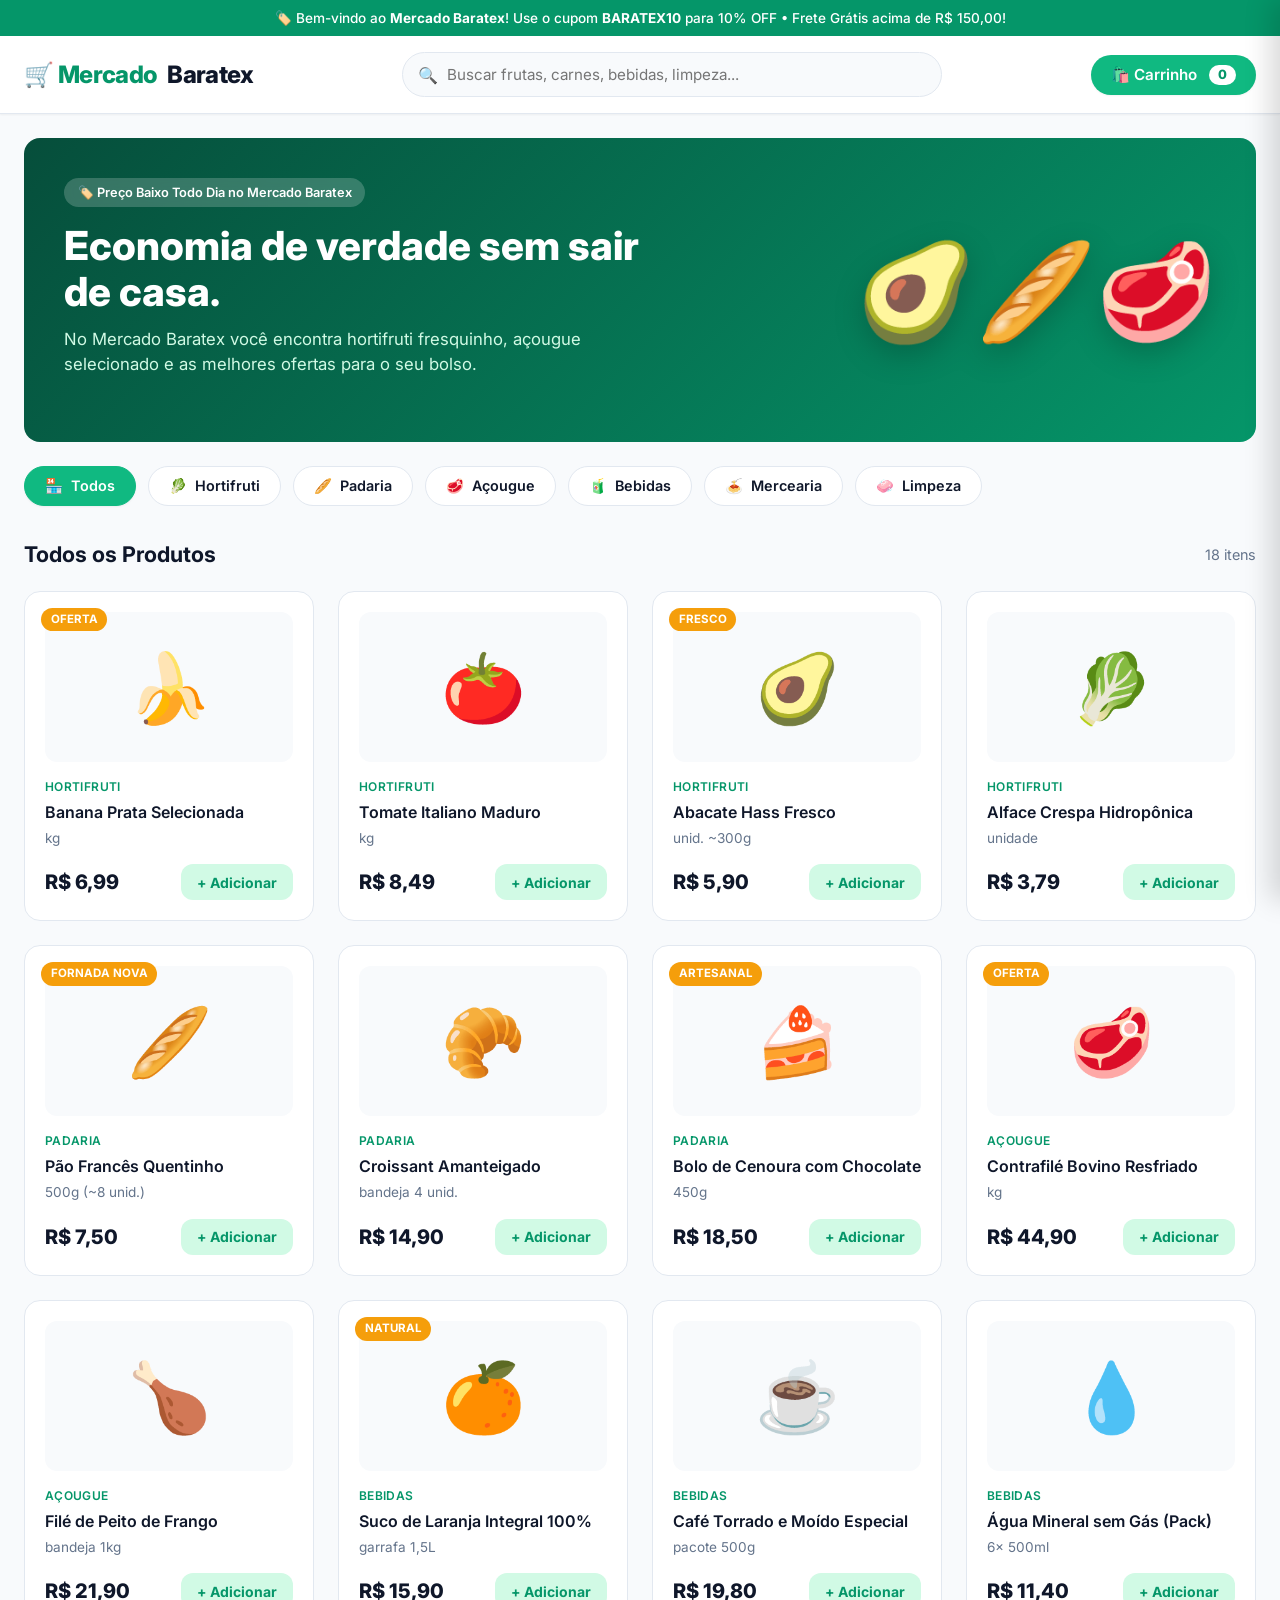
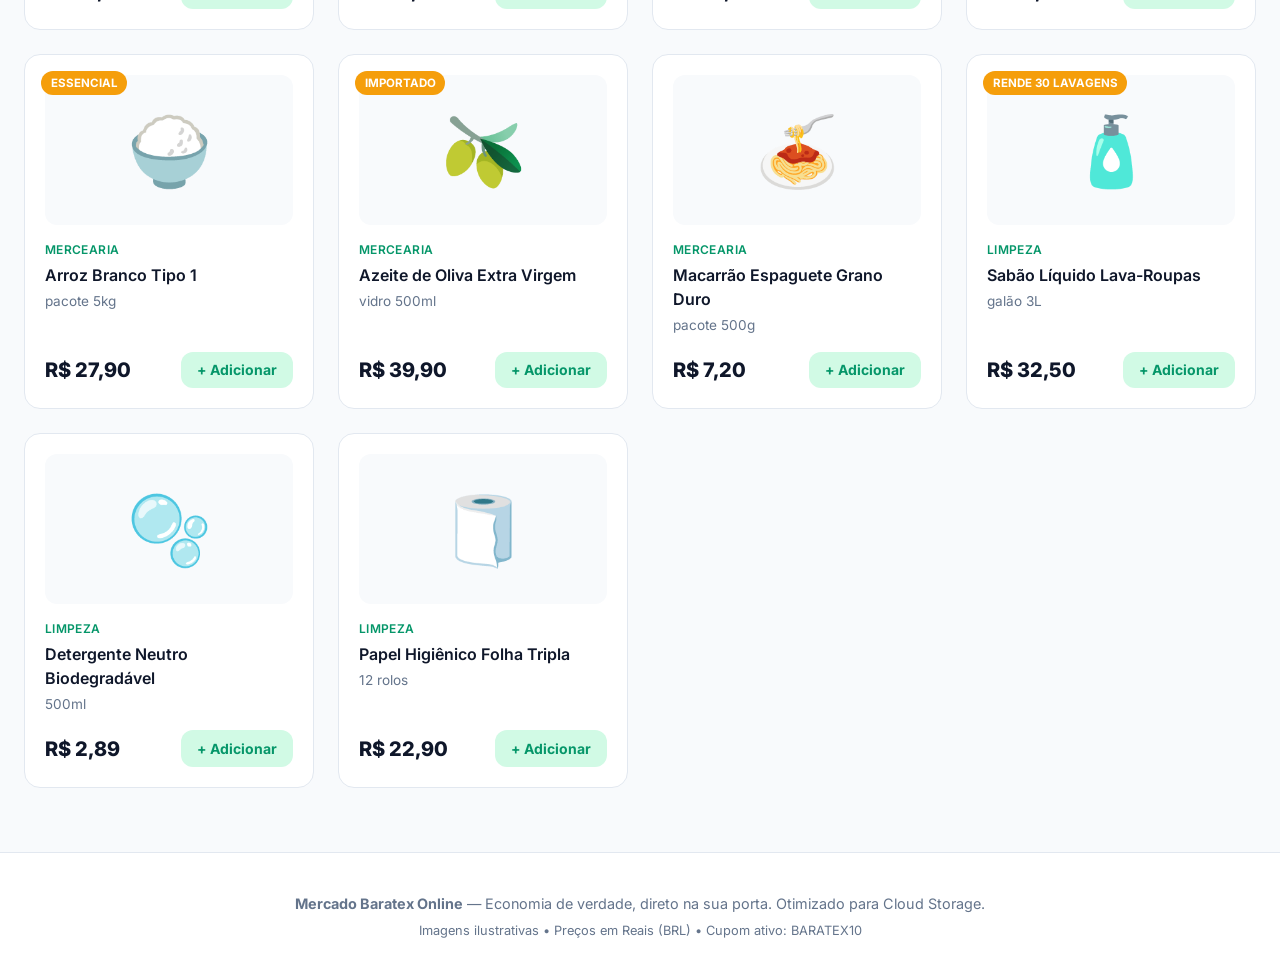
==== infra/supermarket/index.html @ 2d08b4d1 "feat: adicionando mais um site para demonstração de reuso" ====
<!DOCTYPE html>
<html lang="pt-BR">
<head>
    <meta charset="UTF-8">
    <meta name="viewport" content="width=device-width, initial-scale=1.0">
    <title>Mercado Baratex | Economia de Verdade Todo Dia</title>
    <link rel="preconnect" href="https://fonts.googleapis.com">
    <link rel="preconnect" href="https://fonts.gstatic.com" crossorigin>
    <link href="https://fonts.googleapis.com/css2?family=Inter:wght@400;500;600;700;800&display=swap" rel="stylesheet">
    
    <style>
        /* ==========================================================================
           VARIÁVEIS E RESET (DESIGN SYSTEM)
           ========================================================================== */
        :root {
            --primary: #10b981;        /* Verde Esmeralda Fresco */
            --primary-dark: #059669;
            --primary-light: #d1fae5;
            --secondary: #f59e0b;      /* Laranja Oferta */
            --bg-body: #f8fafc;
            --bg-surface: #ffffff;
            --text-main: #0f172a;
            --text-muted: #64748b;
            --border-color: #e2e8f0;
            --danger: #ef4444;
            --shadow-sm: 0 1px 2px 0 rgb(0 0 0 / 0.05);
            --shadow-md: 0 4px 6px -1px rgb(0 0 0 / 0.1), 0 2px 4px -2px rgb(0 0 0 / 0.1);
            --shadow-lg: 0 10px 15px -3px rgb(0 0 0 / 0.1), 0 4px 6px -4px rgb(0 0 0 / 0.1);
            --radius-md: 0.75rem;
            --radius-lg: 1rem;
            --radius-full: 9999px;
            --transition: all 0.2s cubic-bezier(0.4, 0, 0.2, 1);
        }

        * {
            margin: 0;
            padding: 0;
            box-sizing: border-box;
            font-family: 'Inter', -apple-system, BlinkMacSystemFont, sans-serif;
        }

        body {
            background-color: var(--bg-body);
            color: var(--text-main);
            line-height: 1.5;
            overflow-x: hidden;
        }

        button {
            cursor: pointer;
            border: none;
            background: none;
            font-family: inherit;
        }

        /* ==========================================================================
           HEADER & NAVEGAÇÃO
           ========================================================================== */
        .top-banner {
            background-color: var(--primary-dark);
            color: white;
            text-align: center;
            font-size: 0.85rem;
            font-weight: 500;
            padding: 0.5rem 1rem;
        }

        header {
            background-color: var(--bg-surface);
            border-bottom: 1px solid var(--border-color);
            position: sticky;
            top: 0;
            z-index: 40;
            box-shadow: var(--shadow-sm);
        }

        .header-container {
            max-width: 1280px;
            margin: 0 auto;
            padding: 1rem 1.5rem;
            display: flex;
            align-items: center;
            justify-content: space-between;
            gap: 1.5rem;
            flex-wrap: wrap;
        }

        .logo {
            display: flex;
            align-items: center;
            gap: 0.6rem;
            font-size: 1.5rem;
            font-weight: 800;
            color: var(--primary-dark);
            text-decoration: none;
            letter-spacing: -0.025em;
        }

        .logo span {
            color: var(--text-main);
        }

        .search-bar {
            flex: 1;
            max-width: 540px;
            position: relative;
            min-width: 260px;
        }

        .search-bar input {
            width: 100%;
            padding: 0.75rem 1rem 0.75rem 2.75rem;
            border-radius: var(--radius-full);
            border: 1.5px solid var(--border-color);
            background-color: var(--bg-body);
            font-size: 0.95rem;
            color: var(--text-main);
            transition: var(--transition);
        }

        .search-bar input:focus {
            outline: none;
            border-color: var(--primary);
            background-color: var(--bg-surface);
            box-shadow: 0 0 0 3px var(--primary-light);
        }

        .search-icon {
            position: absolute;
            left: 1rem;
            top: 50%;
            transform: translateY(-50%);
            color: var(--text-muted);
            pointer-events: none;
        }

        .cart-trigger {
            display: flex;
            align-items: center;
            gap: 0.75rem;
            background-color: var(--primary);
            color: white;
            padding: 0.65rem 1.25rem;
            border-radius: var(--radius-full);
            font-weight: 600;
            font-size: 0.95rem;
            transition: var(--transition);
            box-shadow: var(--shadow-sm);
        }

        .cart-trigger:hover {
            background-color: var(--primary-dark);
            transform: translateY(-1px);
        }

        .cart-badge {
            background-color: white;
            color: var(--primary-dark);
            font-size: 0.8rem;
            font-weight: 800;
            padding: 0.15rem 0.55rem;
            border-radius: var(--radius-full);
        }

        /* ==========================================================================
           HERO BANNER
           ========================================================================== */
        .hero {
            max-width: 1280px;
            margin: 1.5rem auto;
            padding: 0 1.5rem;
        }

        .hero-card {
            background: linear-gradient(135deg, #064e3b 0%, #059669 100%);
            border-radius: var(--radius-lg);
            padding: 2.5rem;
            color: white;
            display: flex;
            align-items: center;
            justify-content: space-between;
            gap: 2rem;
            overflow: hidden;
            position: relative;
        }

        .hero-content {
            max-width: 580px;
            z-index: 2;
        }

        .hero-tag {
            display: inline-block;
            background-color: rgba(255, 255, 255, 0.2);
            padding: 0.3rem 0.85rem;
            border-radius: var(--radius-full);
            font-size: 0.8rem;
            font-weight: 600;
            margin-bottom: 1rem;
            backdrop-filter: blur(4px);
        }

        .hero-content h1 {
            font-size: clamp(1.75rem, 4vw, 2.5rem);
            font-weight: 800;
            line-height: 1.15;
            margin-bottom: 0.75rem;
        }

        .hero-content p {
            color: #d1fae5;
            font-size: 1.05rem;
            margin-bottom: 1.5rem;
        }

        .hero-visual {
            font-size: 6rem;
            user-select: none;
            filter: drop-shadow(0 10px 15px rgba(0,0,0,0.2));
        }

        /* ==========================================================================
           CATEGORIAS (FILTROS)
           ========================================================================== */
        .categories-section {
            max-width: 1280px;
            margin: 0 auto 1.5rem;
            padding: 0 1.5rem;
        }

        .categories-list {
            display: flex;
            gap: 0.75rem;
            overflow-x: auto;
            padding-bottom: 0.5rem;
            scrollbar-width: none;
        }

        .categories-list::-webkit-scrollbar {
            display: none;
        }

        .category-btn {
            display: flex;
            align-items: center;
            gap: 0.5rem;
            padding: 0.65rem 1.25rem;
            border-radius: var(--radius-full);
            background-color: var(--bg-surface);
            border: 1px solid var(--border-color);
            color: var(--text-main);
            font-weight: 600;
            font-size: 0.9rem;
            white-space: nowrap;
            transition: var(--transition);
        }

        .category-btn:hover {
            border-color: var(--primary);
            color: var(--primary-dark);
        }

        .category-btn.active {
            background-color: var(--primary);
            color: white;
            border-color: var(--primary);
            box-shadow: var(--shadow-sm);
        }

        /* ==========================================================================
           CATÁLOGO DE PRODUTOS
           ========================================================================== */
        .catalog-section {
            max-width: 1280px;
            margin: 0 auto 4rem;
            padding: 0 1.5rem;
        }

        .catalog-header {
            display: flex;
            justify-content: space-between;
            align-items: center;
            margin-bottom: 1.25rem;
        }

        .catalog-header h2 {
            font-size: 1.35rem;
            font-weight: 700;
        }

        .results-count {
            color: var(--text-muted);
            font-size: 0.9rem;
        }

        .products-grid {
            display: grid;
            grid-template-columns: repeat(auto-fill, minmax(240px, 1fr));
            gap: 1.5rem;
        }

        .product-card {
            background-color: var(--bg-surface);
            border: 1px solid var(--border-color);
            border-radius: var(--radius-lg);
            padding: 1.25rem;
            display: flex;
            flex-direction: column;
            transition: var(--transition);
            position: relative;
        }

        .product-card:hover {
            transform: translateY(-4px);
            box-shadow: var(--shadow-lg);
            border-color: #cbd5e1;
        }

        .product-badge {
            position: absolute;
            top: 1rem;
            left: 1rem;
            background-color: var(--secondary);
            color: white;
            font-size: 0.72rem;
            font-weight: 700;
            padding: 0.2rem 0.6rem;
            border-radius: var(--radius-full);
            text-transform: uppercase;
        }

        .product-img-box {
            height: 150px;
            background-color: var(--bg-body);
            border-radius: var(--radius-md);
            display: flex;
            align-items: center;
            justify-content: center;
            margin-bottom: 1rem;
            overflow: hidden;
        }

        .product-img-box img {
            width: 100%;
            height: 100%;
            object-fit: cover;
            transition: transform 0.3s ease;
        }

        .product-card:hover .product-img-box img {
            transform: scale(1.05);
        }

        .product-emoji {
            font-size: 4.25rem;
        }

        .product-category-tag {
            font-size: 0.75rem;
            color: var(--primary-dark);
            font-weight: 600;
            text-transform: uppercase;
            letter-spacing: 0.03em;
            margin-bottom: 0.25rem;
        }

        .product-title {
            font-size: 1rem;
            font-weight: 600;
            color: var(--text-main);
            margin-bottom: 0.25rem;
        }

        .product-unit {
            font-size: 0.85rem;
            color: var(--text-muted);
            margin-bottom: 1rem;
        }

        .product-footer {
            margin-top: auto;
            display: flex;
            align-items: center;
            justify-content: space-between;
            gap: 0.5rem;
        }

        .product-price {
            font-size: 1.25rem;
            font-weight: 800;
            color: var(--text-main);
        }

        .add-btn {
            background-color: var(--primary-light);
            color: var(--primary-dark);
            font-weight: 700;
            font-size: 0.875rem;
            padding: 0.6rem 1rem;
            border-radius: var(--radius-md);
            display: flex;
            align-items: center;
            gap: 0.35rem;
            transition: var(--transition);
        }

        .add-btn:hover {
            background-color: var(--primary);
            color: white;
        }

        .empty-state {
            grid-column: 1 / -1;
            text-align: center;
            padding: 4rem 1rem;
            background-color: var(--bg-surface);
            border-radius: var(--radius-lg);
            border: 1px dashed var(--border-color);
        }

        /* ==========================================================================
           CARRINHO LATERAL (DRAWER)
           ========================================================================== */
        .drawer-overlay {
            position: fixed;
            inset: 0;
            background-color: rgba(15, 23, 42, 0.5);
            backdrop-filter: blur(2px);
            z-index: 50;
            opacity: 0;
            visibility: hidden;
            transition: var(--transition);
        }

        .drawer-overlay.open {
            opacity: 1;
            visibility: visible;
        }

        .cart-drawer {
            position: fixed;
            top: 0;
            right: 0;
            width: 100%;
            max-width: 420px;
            height: 100vh;
            background-color: var(--bg-surface);
            z-index: 60;
            display: flex;
            flex-direction: column;
            box-shadow: -10px 0 25px rgba(0,0,0,0.15);
            transform: translateX(100%);
            transition: transform 0.3s cubic-bezier(0.4, 0, 0.2, 1);
        }

        .cart-drawer.open {
            transform: translateX(0);
        }

        .drawer-header {
            padding: 1.25rem 1.5rem;
            border-bottom: 1px solid var(--border-color);
            display: flex;
            align-items: center;
            justify-content: space-between;
        }

        .drawer-header h3 {
            font-size: 1.2rem;
            font-weight: 700;
            display: flex;
            align-items: center;
            gap: 0.5rem;
        }

        .close-drawer {
            padding: 0.5rem;
            border-radius: var(--radius-full);
            color: var(--text-muted);
            font-size: 1.25rem;
            line-height: 1;
        }

        .close-drawer:hover {
            background-color: var(--bg-body);
            color: var(--text-main);
        }

        /* Barra de progresso do Frete Grátis */
        .shipping-progress-box {
            padding: 1rem 1.5rem;
            background-color: #f0fdf4;
            border-bottom: 1px solid #dcfce7;
        }

        .shipping-text {
            font-size: 0.85rem;
            color: #166534;
            margin-bottom: 0.5rem;
            font-weight: 500;
        }

        .progress-track {
            width: 100%;
            height: 8px;
            background-color: #bbf7d0;
            border-radius: var(--radius-full);
            overflow: hidden;
        }

        .progress-fill {
            height: 100%;
            background-color: var(--primary);
            width: 0%;
            transition: width 0.3s ease;
        }

        .cart-items-container {
            flex: 1;
            overflow-y: auto;
            padding: 1.5rem;
            display: flex;
            flex-direction: column;
            gap: 1rem;
        }

        .cart-item {
            display: flex;
            align-items: center;
            gap: 1rem;
            padding-bottom: 1rem;
            border-bottom: 1px solid var(--border-color);
        }

        .cart-item-thumb {
            width: 56px;
            height: 56px;
            border-radius: var(--radius-md);
            background-color: var(--bg-body);
            display: flex;
            align-items: center;
            justify-content: center;
            font-size: 1.75rem;
            flex-shrink: 0;
            overflow: hidden;
        }

        .cart-item-thumb img {
            width: 100%;
            height: 100%;
            object-fit: cover;
        }

        .cart-item-info {
            flex: 1;
            min-width: 0;
        }

        .cart-item-title {
            font-size: 0.9rem;
            font-weight: 600;
            white-space: nowrap;
            overflow: hidden;
            text-overflow: ellipsis;
        }

        .cart-item-price {
            font-size: 0.85rem;
            color: var(--primary-dark);
            font-weight: 700;
        }

        .qty-controls {
            display: flex;
            align-items: center;
            gap: 0.5rem;
            background-color: var(--bg-body);
            padding: 0.25rem;
            border-radius: var(--radius-md);
            border: 1px solid var(--border-color);
        }

        .qty-btn {
            width: 26px;
            height: 26px;
            border-radius: 6px;
            background-color: white;
            font-weight: 700;
            display: flex;
            align-items: center;
            justify-content: center;
            box-shadow: var(--shadow-sm);
        }

        .qty-btn:hover {
            background-color: var(--primary-light);
            color: var(--primary-dark);
        }

        .qty-value {
            font-size: 0.85rem;
            font-weight: 700;
            min-width: 18px;
            text-align: center;
        }

        .remove-item-btn {
            color: var(--text-muted);
            padding: 0.35rem;
            font-size: 1rem;
        }

        .remove-item-btn:hover {
            color: var(--danger);
        }

        .drawer-footer {
            padding: 1.25rem 1.5rem;
            border-top: 1px solid var(--border-color);
            background-color: var(--bg-body);
        }

        .summary-row {
            display: flex;
            justify-content: space-between;
            font-size: 0.9rem;
            color: var(--text-muted);
            margin-bottom: 0.5rem;
        }

        .summary-row.total {
            font-size: 1.15rem;
            font-weight: 800;
            color: var(--text-main);
            margin-top: 0.75rem;
            padding-top: 0.75rem;
            border-top: 1px solid var(--border-color);
            margin-bottom: 1rem;
        }

        .checkout-btn {
            width: 100%;
            background-color: var(--primary);
            color: white;
            font-weight: 700;
            font-size: 1rem;
            padding: 0.9rem;
            border-radius: var(--radius-md);
            transition: var(--transition);
            box-shadow: var(--shadow-md);
        }

        .checkout-btn:hover:not(:disabled) {
            background-color: var(--primary-dark);
        }

        .checkout-btn:disabled {
            background-color: #cbd5e1;
            cursor: not-allowed;
            box-shadow: none;
        }

        /* Cupom de Desconto */
        .coupon-box {
            display: flex;
            gap: 0.5rem;
            margin-bottom: 1rem;
        }

        .coupon-input {
            flex: 1;
            padding: 0.55rem 0.75rem;
            border: 1.5px solid var(--border-color);
            border-radius: var(--radius-md);
            font-size: 0.85rem;
            text-transform: uppercase;
            background-color: var(--bg-surface);
        }

        .coupon-input:focus {
            outline: none;
            border-color: var(--primary);
        }

        .coupon-btn {
            background-color: var(--text-main);
            color: white;
            font-size: 0.85rem;
            font-weight: 600;
            padding: 0 1rem;
            border-radius: var(--radius-md);
            transition: var(--transition);
        }

        .coupon-btn:hover {
            background-color: var(--primary-dark);
        }

        .coupon-feedback {
            font-size: 0.8rem;
            margin-top: -0.65rem;
            margin-bottom: 0.85rem;
            font-weight: 600;
        }

        /* ==========================================================================
           MODAL DE FINALIZAÇÃO E NOTIFICAÇÃO TOAST
           ========================================================================== */
        .modal-backdrop {
            position: fixed;
            inset: 0;
            background-color: rgba(15, 23, 42, 0.6);
            z-index: 70;
            display: none;
            align-items: center;
            justify-content: center;
            padding: 1rem;
        }

        .modal-backdrop.active {
            display: flex;
        }

        .modal-card {
            background-color: white;
            border-radius: var(--radius-lg);
            max-width: 440px;
            width: 100%;
            padding: 2rem;
            text-align: center;
            box-shadow: var(--shadow-lg);
            animation: popIn 0.25s ease-out;
        }

        @keyframes popIn {
            from { transform: scale(0.92); opacity: 0; }
            to { transform: scale(1); opacity: 1; }
        }

        .toast-container {
            position: fixed;
            bottom: 1.5rem;
            left: 50%;
            transform: translateX(-50%);
            z-index: 80;
            display: flex;
            flex-direction: column;
            gap: 0.5rem;
            pointer-events: none;
        }

        .toast {
            background-color: var(--text-main);
            color: white;
            padding: 0.75rem 1.25rem;
            border-radius: var(--radius-full);
            font-size: 0.875rem;
            font-weight: 500;
            box-shadow: var(--shadow-lg);
            animation: slideUp 0.25s ease;
        }

        @keyframes slideUp {
            from { transform: translateY(20px); opacity: 0; }
            to { transform: translateY(0); opacity: 1; }
        }

        /* ==========================================================================
           FOOTER
           ========================================================================== */
        footer {
            background-color: var(--bg-surface);
            border-top: 1px solid var(--border-color);
            padding: 2.5rem 1.5rem;
            text-align: center;
            color: var(--text-muted);
            font-size: 0.9rem;
        }

        /* ==========================================================================
           RESPONSIVIDADE MOBILE
           ========================================================================== */
        @media (max-width: 640px) {
            .header-container {
                padding: 0.85rem 1rem;
                gap: 0.85rem;
            }
            .search-bar {
                order: 3;
                max-width: 100%;
                flex-basis: 100%;
            }
            .hero-card {
                padding: 1.75rem;
                flex-direction: column;
                text-align: center;
            }
            .hero-visual {
                font-size: 4rem;
            }
            .products-grid {
                grid-template-columns: repeat(auto-fill, minmax(160px, 1fr));
                gap: 1rem;
            }
            .product-card {
                padding: 0.9rem;
            }
            .product-img-box {
                height: 120px;
            }
        }
    </style>
</head>
<body>

    <!-- Faixa Promocional -->
    <div class="top-banner">
        🏷️ Bem-vindo ao <strong>Mercado Baratex</strong>! Use o cupom <strong>BARATEX10</strong> para 10% OFF • Frete Grátis acima de R$ 150,00!
    </div>

    <!-- Cabeçalho -->
    <header>
        <div class="header-container">
            <a href="#" class="logo" onclick="resetFilters(event)">
                🛒 Mercado<span>Baratex</span>
            </a>

            <div class="search-bar">
                <span class="search-icon">🔍</span>
                <input 
                    type="text" 
                    id="searchInput" 
                    placeholder="Buscar frutas, carnes, bebidas, limpeza..."
                    aria-label="Buscar produtos"
                >
            </div>

            <button class="cart-trigger" id="openCartBtn" aria-label="Abrir carrinho">
                <span>🛍️ Carrinho</span>
                <span class="cart-badge" id="cartCountBadge">0</span>
            </button>
        </div>
    </header>

    <!-- Banner Principal -->
    <section class="hero">
        <div class="hero-card">
            <div class="hero-content">
                <span class="hero-tag">🏷️ Preço Baixo Todo Dia no Mercado Baratex</span>
                <h1>Economia de verdade sem sair de casa.</h1>
                <p>No Mercado Baratex você encontra hortifruti fresquinho, açougue selecionado e as melhores ofertas para o seu bolso.</p>
            </div>
            <div class="hero-visual" aria-hidden="true">🥑🥖🥩</div>
        </div>
    </section>

    <!-- Filtro de Categorias -->
    <section class="categories-section" aria-label="Categorias de produtos">
        <div class="categories-list" id="categoriesContainer">
            <!-- Renderizado dinamicamente via JS -->
        </div>
    </section>

    <!-- Catálogo de Produtos -->
    <main class="catalog-section">
        <div class="catalog-header">
            <h2 id="catalogTitle">Todos os Produtos</h2>
            <span class="results-count" id="resultsCount">0 itens</span>
        </div>

        <div class="products-grid" id="productsGrid">
            <!-- Cards renderizados via JS -->
        </div>
    </main>

    <!-- Rodapé -->
    <footer>
        <p><strong>Mercado Baratex Online</strong> — Economia de verdade, direto na sua porta. Otimizado para Cloud Storage.</p>
        <p style="margin-top: 0.4rem; font-size: 0.8rem;">Imagens ilustrativas • Preços em Reais (BRL) • Cupom ativo: BARATEX10</p>
    </footer>

    <!-- Overlay e Drawer do Carrinho -->
    <div class="drawer-overlay" id="drawerOverlay"></div>
    <aside class="cart-drawer" id="cartDrawer" aria-label="Carrinho de compras">
        <div class="drawer-header">
            <h3>🛍️ Seu Carrinho</h3>
            <button class="close-drawer" id="closeCartBtn" aria-label="Fechar carrinho">✕</button>
        </div>

        <!-- Barra de Frete Grátis -->
        <div class="shipping-progress-box">
            <p class="shipping-text" id="shippingText">Faltam R$ 150,00 para <strong>Frete Grátis!</strong></p>
            <div class="progress-track">
                <div class="progress-fill" id="shippingProgressFill"></div>
            </div>
        </div>

        <!-- Lista de Itens -->
        <div class="cart-items-container" id="cartItemsContainer">
            <!-- Itens renderizados via JS -->
        </div>

        <!-- Resumo e Checkout -->
        <div class="drawer-footer">
            <div class="coupon-box">
                <input type="text" id="couponInput" class="coupon-input" placeholder="Cupom (ex: BARATEX10)" aria-label="Código do cupom">
                <button type="button" class="coupon-btn" id="applyCouponBtn">Aplicar</button>
            </div>
            <div id="couponFeedback" class="coupon-feedback" style="display: none;"></div>

            <div class="summary-row">
                <span>Subtotal</span>
                <span id="subtotalValue">R$ 0,00</span>
            </div>
            <div class="summary-row" id="discountRow" style="display: none; color: var(--primary-dark); font-weight: 600;">
                <span>Desconto (<span id="discountLabel"></span>)</span>
                <span id="discountValue">- R$ 0,00</span>
            </div>
            <div class="summary-row">
                <span>Taxa de Entrega</span>
                <span id="shippingValue">R$ 15,00</span>
            </div>
            <div class="summary-row total">
                <span>Total</span>
                <span id="totalValue">R$ 0,00</span>
            </div>
            <button class="checkout-btn" id="checkoutBtn" disabled>Finalizar Pedido</button>
        </div>
    </aside>

    <!-- Modal de Confirmação de Pedido -->
    <div class="modal-backdrop" id="orderModal">
        <div class="modal-card">
            <div style="font-size: 3.5rem; margin-bottom: 0.75rem;">🎉</div>
            <h3 style="font-size: 1.4rem; font-weight: 800; margin-bottom: 0.5rem;">Pedido Confirmado!</h3>
            <p style="color: var(--text-muted); font-size: 0.95rem; margin-bottom: 1.25rem;">
                Obrigado por comprar no <strong>Mercado Baratex</strong>. Já estamos separando suas ofertas com todo cuidado!
            </p>
            <div style="background: var(--bg-body); padding: 0.85rem; border-radius: var(--radius-md); margin-bottom: 1.5rem; font-size: 0.9rem;">
                Código do Pedido: <strong id="orderCode">#MB-0000</strong><br>
                Total Pago: <strong id="orderTotalPaid">R$ 0,00</strong>
            </div>
            <button class="checkout-btn" onclick="closeOrderModal()">Continuar Comprando</button>
        </div>
    </div>

    <!-- Container de Toasts -->
    <div class="toast-container" id="toastContainer"></div>

    <!-- ==========================================================================
         JAVASCRIPT PURO (ESTADO, CATÁLOGO, CARRINHO E LOCALSTORAGE)
         ========================================================================== -->
    <script>
        // 1. DADOS DO CATÁLOGO
        const CATEGORIES = [
            { id: 'Todos', label: 'Todos', icon: '🏪' },
            { id: 'Hortifruti', label: 'Hortifruti', icon: '🥬' },
            { id: 'Padaria', label: 'Padaria', icon: '🥖' },
            { id: 'Açougue', label: 'Açougue', icon: '🥩' },
            { id: 'Bebidas', label: 'Bebidas', icon: '🧃' },
            { id: 'Mercearia', label: 'Mercearia', icon: '🍝' },
            { id: 'Limpeza', label: 'Limpeza', icon: '🧼' }
        ];

        const PRODUCTS = [
            // Hortifruti
            { id: 1, name: 'Banana Prata Selecionada', category: 'Hortifruti', unit: 'kg', price: 6.99, badge: 'Oferta', emoji: '🍌', img: 'https://images.unsplash.com/photo-1571771894821-ce9b6c11b08e?auto=format&fit=crop&w=400&q=80' },
            { id: 2, name: 'Tomate Italiano Maduro', category: 'Hortifruti', unit: 'kg', price: 8.49, badge: null, emoji: '🍅', img: 'https://images.unsplash.com/photo-1592924357228-91a4daadcfea?auto=format&fit=crop&w=400&q=80' },
            { id: 3, name: 'Abacate Hass Fresco', category: 'Hortifruti', unit: 'unid. ~300g', price: 5.90, badge: 'Fresco', emoji: '🥑', img: 'https://images.unsplash.com/photo-1523049673857-eb18f1d7b578?auto=format&fit=crop&w=400&q=80' },
            { id: 4, name: 'Alface Crespa Hidropônica', category: 'Hortifruti', unit: 'unidade', price: 3.79, badge: null, emoji: '🥬', img: 'https://images.unsplash.com/photo-1622206151226-18ca2c9ab4a1?auto=format&fit=crop&w=400&q=80' },

            // Padaria
            { id: 5, name: 'Pão Francês Quentinho', category: 'Padaria', unit: '500g (~8 unid.)', price: 7.50, badge: 'Fornada Nova', emoji: '🥖', img: 'https://images.unsplash.com/photo-1509440159596-0249088772ff?auto=format&fit=crop&w=400&q=80' },
            { id: 6, name: 'Croissant Amanteigado', category: 'Padaria', unit: 'bandeja 4 unid.', price: 14.90, badge: null, emoji: '🥐', img: 'https://images.unsplash.com/photo-1555507036-ab1f4038808a?auto=format&fit=crop&w=400&q=80' },
            { id: 7, name: 'Bolo de Cenoura com Chocolate', category: 'Padaria', unit: '450g', price: 18.50, badge: 'Artesanal', emoji: '🍰', img: 'https://images.unsplash.com/photo-1578985545062-69928b1d9587?auto=format&fit=crop&w=400&q=80' },

            // Açougue
            { id: 8, name: 'Contrafilé Bovino Resfriado', category: 'Açougue', unit: 'kg', price: 44.90, badge: 'Oferta', emoji: '🥩', img: 'https://images.unsplash.com/photo-1603048297172-c92544798d5a?auto=format&fit=crop&w=400&q=80' },
            { id: 9, name: 'Filé de Peito de Frango', category: 'Açougue', unit: 'bandeja 1kg', price: 21.90, badge: null, emoji: '🍗', img: 'https://images.unsplash.com/photo-1604503468506-a8da13d82791?auto=format&fit=crop&w=400&q=80' },

            // Bebidas
            { id: 10, name: 'Suco de Laranja Integral 100%', category: 'Bebidas', unit: 'garrafa 1,5L', price: 15.90, badge: 'Natural', emoji: '🍊', img: 'https://images.unsplash.com/photo-1600271886742-f049cd451bba?auto=format&fit=crop&w=400&q=80' },
            { id: 11, name: 'Café Torrado e Moído Especial', category: 'Bebidas', unit: 'pacote 500g', price: 19.80, badge: null, emoji: '☕', img: 'https://images.unsplash.com/photo-1559056199-641a0ac8b55e?auto=format&fit=crop&w=400&q=80' },
            { id: 12, name: 'Água Mineral sem Gás (Pack)', category: 'Bebidas', unit: '6x 500ml', price: 11.40, badge: null, emoji: '💧', img: 'https://images.unsplash.com/photo-1548839140-29a749e1cf4d?auto=format&fit=crop&w=400&q=80' },

            // Mercearia
            { id: 13, name: 'Arroz Branco Tipo 1', category: 'Mercearia', unit: 'pacote 5kg', price: 27.90, badge: 'Essencial', emoji: '🍚', img: 'https://images.unsplash.com/photo-1586201375761-83865001e31c?auto=format&fit=crop&w=400&q=80' },
            { id: 14, name: 'Azeite de Oliva Extra Virgem', category: 'Mercearia', unit: 'vidro 500ml', price: 39.90, badge: 'Importado', emoji: '🫒', img: 'https://images.unsplash.com/photo-1474979266404-7eaacbcd87c5?auto=format&fit=crop&w=400&q=80' },
            { id: 15, name: 'Macarrão Espaguete Grano Duro', category: 'Mercearia', unit: 'pacote 500g', price: 7.20, badge: null, emoji: '🍝', img: 'https://images.unsplash.com/photo-1551462147-ff29053bfc14?auto=format&fit=crop&w=400&q=80' },

            // Limpeza
            { id: 16, name: 'Sabão Líquido Lava-Roupas', category: 'Limpeza', unit: 'galão 3L', price: 32.50, badge: 'Rende 30 lavagens', emoji: '🧴', img: 'https://images.unsplash.com/photo-1583947215259-38e31be8751f?auto=format&fit=crop&w=400&q=80' },
            { id: 17, name: 'Detergente Neutro Biodegradável', category: 'Limpeza', unit: '500ml', price: 2.89, badge: null, emoji: '🫧', img: 'https://images.unsplash.com/photo-1585421514284-efb74c2b69ba?auto=format&fit=crop&w=400&q=80' },
            { id: 18, name: 'Papel Higiênico Folha Tripla', category: 'Limpeza', unit: '12 rolos', price: 22.90, badge: null, emoji: '🧻', img: 'https://images.unsplash.com/photo-1584556812952-905ffd0c611a?auto=format&fit=crop&w=400&q=80' }
        ];

        // 2. CONSTANTES E ESTADO DA APLICAÇÃO
        const FREE_SHIPPING_THRESHOLD = 150.00;
        const SHIPPING_FEE = 15.00;
        const STORAGE_KEY = 'mercado_baratex_cart_v1';
        const VALID_COUPONS = {
            'BARATEX10': 0.10, // 10% de desconto
            'BEMVINDO15': 0.15 // 15% de desconto
        };

        let state = {
            selectedCategory: 'Todos',
            searchQuery: '',
            cart: loadCartFromStorage(),
            appliedCoupon: null
        };

        // 3. UTILITÁRIOS
        function formatCurrency(value) {
            return value.toLocaleString('pt-BR', { style: 'currency', currency: 'BRL' });
        }

        function loadCartFromStorage() {
            try {
                const saved = localStorage.getItem(STORAGE_KEY);
                return saved ? JSON.parse(saved) : [];
            } catch (e) {
                console.warn('Erro ao ler localStorage:', e);
                return [];
            }
        }

        function saveCartToStorage() {
            try {
                localStorage.setItem(STORAGE_KEY, JSON.stringify(state.cart));
            } catch (e) {
                console.warn('Erro ao salvar no localStorage:', e);
            }
        }

        function showToast(message) {
            const container = document.getElementById('toastContainer');
            const toast = document.createElement('div');
            toast.className = 'toast';
            toast.textContent = message;
            container.appendChild(toast);

            setTimeout(() => {
                toast.style.opacity = '0';
                toast.style.transition = 'opacity 0.2s ease';
                setTimeout(() => toast.remove(), 200);
            }, 2200);
        }

        // 4. RENDERIZAÇÃO DE CATEGORIAS E PRODUTOS
        function renderCategories() {
            const container = document.getElementById('categoriesContainer');
            container.innerHTML = CATEGORIES.map(cat => `
                <button 
                    class="category-btn ${state.selectedCategory === cat.id ? 'active' : ''}" 
                    onclick="selectCategory('${cat.id}')"
                >
                    <span>${cat.icon}</span>
                    <span>${cat.label}</span>
                </button>
            `).join('');
        }

        function renderProducts() {
            const grid = document.getElementById('productsGrid');
            const titleEl = document.getElementById('catalogTitle');
            const countEl = document.getElementById('resultsCount');

            const filtered = PRODUCTS.filter(product => {
                const matchCategory = state.selectedCategory === 'Todos' || product.category === state.selectedCategory;
                const matchSearch = product.name.toLowerCase().includes(state.searchQuery.toLowerCase()) ||
                                    product.category.toLowerCase().includes(state.searchQuery.toLowerCase());
                return matchCategory && matchSearch;
            });

            titleEl.textContent = state.selectedCategory === 'Todos' 
                ? (state.searchQuery ? `Resultados para "${state.searchQuery}"` : 'Todos os Produtos')
                : state.selectedCategory;
            
            countEl.textContent = `${filtered.length} ${filtered.length === 1 ? 'item' : 'itens'}`;

            if (filtered.length === 0) {
                grid.innerHTML = `
                    <div class="empty-state">
                        <div style="font-size: 3rem; margin-bottom: 0.5rem;">🔎</div>
                        <h3 style="font-size: 1.15rem; margin-bottom: 0.25rem;">Nenhum produto encontrado</h3>
                        <p style="color: var(--text-muted); margin-bottom: 1rem;">Tente buscar por outro termo ou limpe os filtros.</p>
                        <button class="add-btn" style="margin: 0 auto;" onclick="resetFilters()">Ver todos os produtos</button>
                    </div>
                `;
                return;
            }

            grid.innerHTML = filtered.map(product => `
                <article class="product-card">
                    ${product.badge ? `<span class="product-badge">${product.badge}</span>` : ''}
                    <div class="product-img-box">
                        <img 
                            src="${product.img}" 
                            alt="${product.name}" 
                            loading="lazy"
                            onerror="this.style.display='none'; this.nextElementSibling.style.display='block';"
                        >
                        <span class="product-emoji" style="display: none;">${product.emoji}</span>
                    </div>
                    <span class="product-category-tag">${product.category}</span>
                    <h3 class="product-title">${product.name}</h3>
                    <span class="product-unit">${product.unit}</span>
                    <div class="product-footer">
                        <span class="product-price">${formatCurrency(product.price)}</span>
                        <button class="add-btn" onclick="addToCart(${product.id})" aria-label="Adicionar ${product.name}">
                            <span>+ Adicionar</span>
                        </button>
                    </div>
                </article>
            `).join('');
        }

        // 5. AÇÕES DE FILTRO E BUSCA
        function selectCategory(categoryId) {
            state.selectedCategory = categoryId;
            renderCategories();
            renderProducts();
        }

        function resetFilters(event) {
            if (event) event.preventDefault();
            state.selectedCategory = 'Todos';
            state.searchQuery = '';
            document.getElementById('searchInput').value = '';
            renderCategories();
            renderProducts();
        }

        document.getElementById('searchInput').addEventListener('input', (e) => {
            state.searchQuery = e.target.value.trim();
            renderProducts();
        });

        // 6. LÓGICA DO CARRINHO DE COMPRAS
        function addToCart(productId) {
            const product = PRODUCTS.find(p => p.id === productId);
            if (!product) return;

            const existingItem = state.cart.find(item => item.id === productId);
            if (existingItem) {
                existingItem.qty += 1;
            } else {
                state.cart.push({ ...product, qty: 1 });
            }

            saveCartToStorage();
            updateCartUI();
            showToast(`✅ ${product.name} adicionado!`);
        }

        function updateItemQty(productId, delta) {
            const itemIndex = state.cart.findIndex(item => item.id === productId);
            if (itemIndex === -1) return;

            state.cart[itemIndex].qty += delta;
            if (state.cart[itemIndex].qty <= 0) {
                state.cart.splice(itemIndex, 1);
            }

            saveCartToStorage();
            updateCartUI();
        }

        function removeItem(productId) {
            state.cart = state.cart.filter(item => item.id !== productId);
            saveCartToStorage();
            updateCartUI();
        }

        function applyCoupon() {
            const input = document.getElementById('couponInput');
            const feedback = document.getElementById('couponFeedback');
            const code = input.value.trim().toUpperCase();

            if (!code) {
                state.appliedCoupon = null;
                feedback.style.display = 'none';
                updateCartUI();
                return;
            }

            if (VALID_COUPONS[code]) {
                state.appliedCoupon = code;
                feedback.style.display = 'block';
                feedback.style.color = 'var(--primary-dark)';
                feedback.textContent = `✅ Cupom ${code} aplicado (${VALID_COUPONS[code] * 100}% OFF)!`;
                showToast(`🏷️ Cupom ${code} aplicado!`);
            } else {
                state.appliedCoupon = null;
                feedback.style.display = 'block';
                feedback.style.color = 'var(--danger)';
                feedback.textContent = '❌ Cupom inválido. Tente BARATEX10.';
            }
            updateCartUI();
        }

        document.getElementById('applyCouponBtn').addEventListener('click', applyCoupon);
        document.getElementById('couponInput').addEventListener('keydown', (e) => {
            if (e.key === 'Enter') {
                e.preventDefault();
                applyCoupon();
            }
        });

        function updateCartUI() {
            const container = document.getElementById('cartItemsContainer');
            const badge = document.getElementById('cartCountBadge');
            const subtotalEl = document.getElementById('subtotalValue');
            const discountRow = document.getElementById('discountRow');
            const discountLabel = document.getElementById('discountLabel');
            const discountEl = document.getElementById('discountValue');
            const shippingEl = document.getElementById('shippingValue');
            const totalEl = document.getElementById('totalValue');
            const checkoutBtn = document.getElementById('checkoutBtn');
            const shippingText = document.getElementById('shippingText');
            const progressFill = document.getElementById('shippingProgressFill');

            // Totais
            const totalItems = state.cart.reduce((sum, item) => sum + item.qty, 0);
            const subtotal = state.cart.reduce((sum, item) => sum + (item.price * item.qty), 0);
            const discountRate = state.appliedCoupon ? VALID_COUPONS[state.appliedCoupon] : 0;
            const discountAmount = subtotal * discountRate;
            const subtotalWithDiscount = subtotal - discountAmount;

            const hasFreeShipping = subtotalWithDiscount >= FREE_SHIPPING_THRESHOLD;
            const shipping = subtotal === 0 ? 0 : (hasFreeShipping ? 0 : SHIPPING_FEE);
            const total = subtotalWithDiscount + shipping;

            badge.textContent = totalItems;
            subtotalEl.textContent = formatCurrency(subtotal);

            if (discountAmount > 0 && subtotal > 0) {
                discountRow.style.display = 'flex';
                discountLabel.textContent = state.appliedCoupon;
                discountEl.textContent = `- ${formatCurrency(discountAmount)}`;
            } else {
                discountRow.style.display = 'none';
            }

            shippingEl.textContent = subtotal === 0 ? 'R$ 0,00' : (hasFreeShipping ? 'GRÁTIS' : formatCurrency(shipping));
            shippingEl.style.color = hasFreeShipping && subtotal > 0 ? 'var(--primary-dark)' : 'inherit';
            shippingEl.style.fontWeight = hasFreeShipping && subtotal > 0 ? '700' : '400';
            totalEl.textContent = formatCurrency(total);

            // Barra de progresso Frete Grátis
            const progressPercent = Math.min((subtotalWithDiscount / FREE_SHIPPING_THRESHOLD) * 100, 100);
            progressFill.style.width = `${progressPercent}%`;

            if (hasFreeShipping) {
                shippingText.innerHTML = '🎉 Parabéns! Você ganhou <strong>Frete Grátis</strong> no Mercado Baratex!';
            } else {
                const remaining = FREE_SHIPPING_THRESHOLD - subtotalWithDiscount;
                shippingText.innerHTML = `Faltam <strong>${formatCurrency(remaining)}</strong> para <strong>Frete Grátis!</strong>`;
            }

            // Renderização da Lista
            if (state.cart.length === 0) {
                checkoutBtn.disabled = true;
                container.innerHTML = `
                    <div style="text-align: center; margin: auto; color: var(--text-muted); padding: 2rem 1rem;">
                        <div style="font-size: 3.5rem; margin-bottom: 0.75rem;">🛒</div>
                        <p style="font-weight: 600; color: var(--text-main); margin-bottom: 0.25rem;">Seu carrinho está vazio</p>
                        <p style="font-size: 0.85rem;">Aproveite as ofertas do Mercado Baratex e encha sua cesta.</p>
                    </div>
                `;
                return;
            }

            checkoutBtn.disabled = false;
            container.innerHTML = state.cart.map(item => `
                <div class="cart-item">
                    <div class="cart-item-thumb">
                        <img 
                            src="${item.img}" 
                            alt="${item.name}"
                            onerror="this.style.display='none'; this.nextElementSibling.style.display='block';"
                        >
                        <span style="display: none;">${item.emoji}</span>
                    </div>
                    <div class="cart-item-info">
                        <div class="cart-item-title">${item.name}</div>
                        <div class="cart-item-price">${formatCurrency(item.price * item.qty)}</div>
                    </div>
                    <div class="qty-controls">
                        <button class="qty-btn" onclick="updateItemQty(${item.id}, -1)" aria-label="Diminuir quantidade">−</button>
                        <span class="qty-value">${item.qty}</span>
                        <button class="qty-btn" onclick="updateItemQty(${item.id}, 1)" aria-label="Aumentar quantidade">+</button>
                    </div>
                    <button class="remove-item-btn" onclick="removeItem(${item.id})" title="Remover item" aria-label="Remover item">🗑️</button>
                </div>
            `).join('');
        }

        // 7. CONTROLES DO DRAWER E CHECKOUT
        const drawer = document.getElementById('cartDrawer');
        const overlay = document.getElementById('drawerOverlay');

        function openCart() {
            drawer.classList.add('open');
            overlay.classList.add('open');
            document.body.style.overflow = 'hidden';
        }

        function closeCart() {
            drawer.classList.remove('open');
            overlay.classList.remove('open');
            document.body.style.overflow = '';
        }

        document.getElementById('openCartBtn').addEventListener('click', openCart);
        document.getElementById('closeCartBtn').addEventListener('click', closeCart);
        overlay.addEventListener('click', closeCart);

        document.getElementById('checkoutBtn').addEventListener('click', () => {
            if (state.cart.length === 0) return;

            const totalText = document.getElementById('totalValue').textContent;
            const randomOrderNum = Math.floor(1000 + Math.random() * 9000);

            document.getElementById('orderCode').textContent = `#MB-${randomOrderNum}`;
            document.getElementById('orderTotalPaid').textContent = totalText;

            // Limpa carrinho e cupom
            state.cart = [];
            state.appliedCoupon = null;
            document.getElementById('couponInput').value = '';
            document.getElementById('couponFeedback').style.display = 'none';
            saveCartToStorage();
            updateCartUI();
            closeCart();

            document.getElementById('orderModal').classList.add('active');
        });

        function closeOrderModal() {
            document.getElementById('orderModal').classList.remove('active');
        }

        renderCategories();
        renderProducts();
        updateCartUI();
    </script>
</body>
</html>
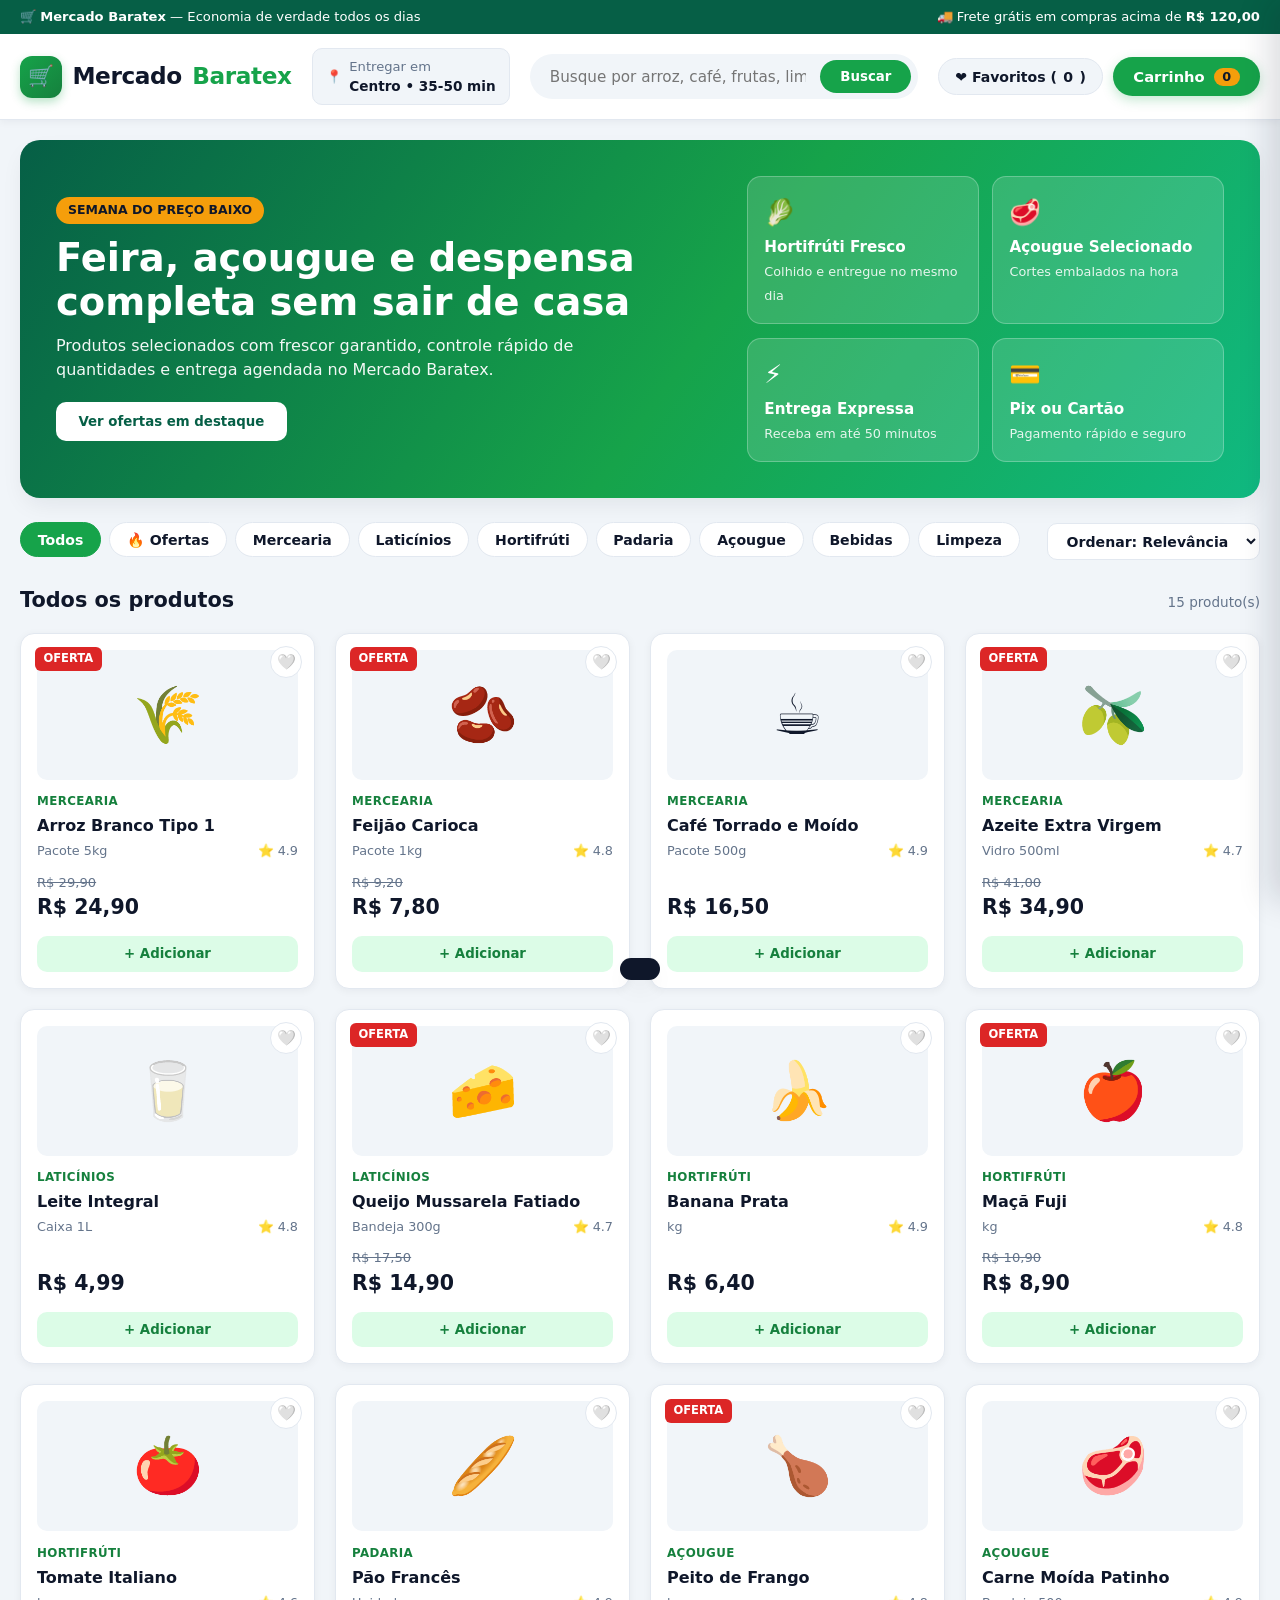
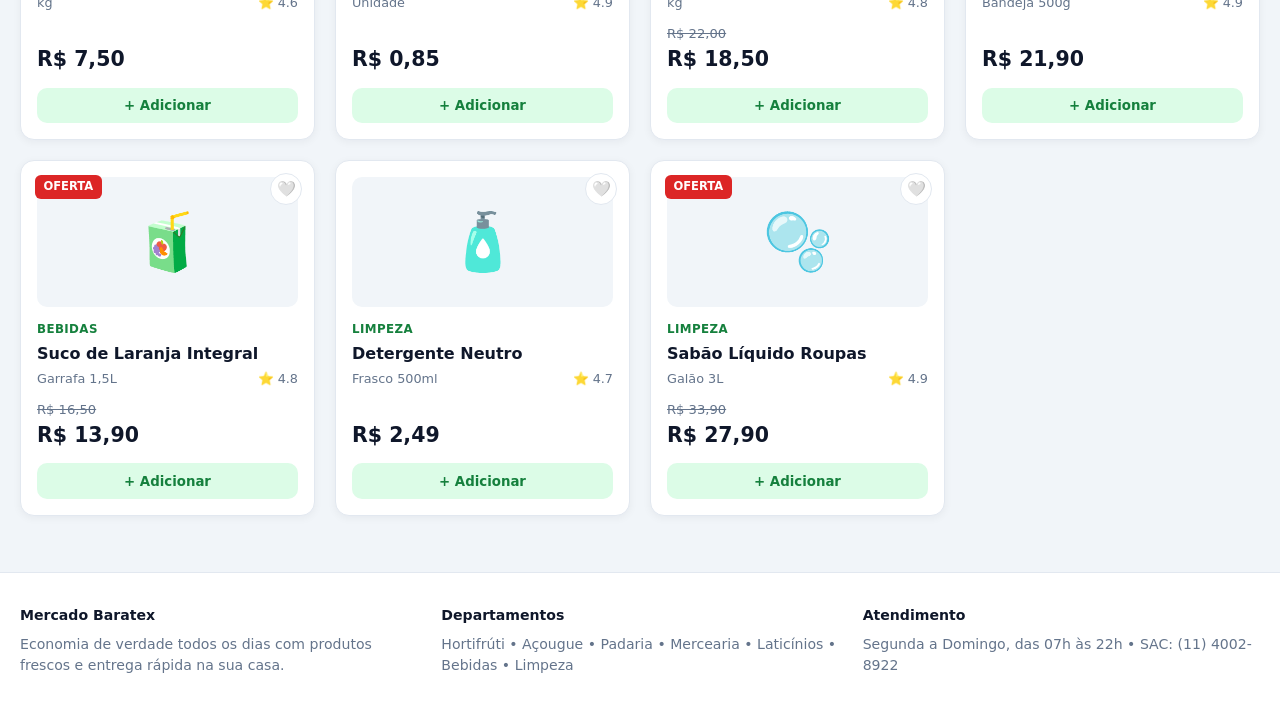
==== commit 05bab3a4: "feat: adicionando cupom ficticio no site" ====
--- a/infra/supermarket/index.html
+++ b/infra/supermarket/index.html
@@ -1,1350 +1,1393 @@
 <!DOCTYPE html>
 <html lang="pt-BR">
 <head>
-    <meta charset="UTF-8">
-    <meta name="viewport" content="width=device-width, initial-scale=1.0">
-    <title>Mercado Baratex | Economia de Verdade Todo Dia</title>
-    <link rel="preconnect" href="https://fonts.googleapis.com">
-    <link rel="preconnect" href="https://fonts.gstatic.com" crossorigin>
-    <link href="https://fonts.googleapis.com/css2?family=Inter:wght@400;500;600;700;800&display=swap" rel="stylesheet">
-    
-    <style>
-        /* ==========================================================================
-           VARIÁVEIS E RESET (DESIGN SYSTEM)
-           ========================================================================== */
-        :root {
-            --primary: #10b981;        /* Verde Esmeralda Fresco */
-            --primary-dark: #059669;
-            --primary-light: #d1fae5;
-            --secondary: #f59e0b;      /* Laranja Oferta */
-            --bg-body: #f8fafc;
-            --bg-surface: #ffffff;
-            --text-main: #0f172a;
-            --text-muted: #64748b;
-            --border-color: #e2e8f0;
-            --danger: #ef4444;
-            --shadow-sm: 0 1px 2px 0 rgb(0 0 0 / 0.05);
-            --shadow-md: 0 4px 6px -1px rgb(0 0 0 / 0.1), 0 2px 4px -2px rgb(0 0 0 / 0.1);
-            --shadow-lg: 0 10px 15px -3px rgb(0 0 0 / 0.1), 0 4px 6px -4px rgb(0 0 0 / 0.1);
-            --radius-md: 0.75rem;
-            --radius-lg: 1rem;
-            --radius-full: 9999px;
-            --transition: all 0.2s cubic-bezier(0.4, 0, 0.2, 1);
-        }
-
-        * {
-            margin: 0;
-            padding: 0;
-            box-sizing: border-box;
-            font-family: 'Inter', -apple-system, BlinkMacSystemFont, sans-serif;
-        }
-
-        body {
-            background-color: var(--bg-body);
-            color: var(--text-main);
-            line-height: 1.5;
-            overflow-x: hidden;
-        }
-
-        button {
-            cursor: pointer;
-            border: none;
-            background: none;
-            font-family: inherit;
-        }
-
-        /* ==========================================================================
-           HEADER & NAVEGAÇÃO
-           ========================================================================== */
-        .top-banner {
-            background-color: var(--primary-dark);
-            color: white;
-            text-align: center;
-            font-size: 0.85rem;
-            font-weight: 500;
-            padding: 0.5rem 1rem;
-        }
-
-        header {
-            background-color: var(--bg-surface);
-            border-bottom: 1px solid var(--border-color);
-            position: sticky;
-            top: 0;
-            z-index: 40;
-            box-shadow: var(--shadow-sm);
-        }
-
-        .header-container {
-            max-width: 1280px;
-            margin: 0 auto;
-            padding: 1rem 1.5rem;
-            display: flex;
-            align-items: center;
-            justify-content: space-between;
-            gap: 1.5rem;
-            flex-wrap: wrap;
-        }
-
-        .logo {
-            display: flex;
-            align-items: center;
-            gap: 0.6rem;
-            font-size: 1.5rem;
-            font-weight: 800;
-            color: var(--primary-dark);
-            text-decoration: none;
-            letter-spacing: -0.025em;
-        }
-
-        .logo span {
-            color: var(--text-main);
-        }
-
-        .search-bar {
-            flex: 1;
-            max-width: 540px;
-            position: relative;
-            min-width: 260px;
-        }
-
-        .search-bar input {
-            width: 100%;
-            padding: 0.75rem 1rem 0.75rem 2.75rem;
-            border-radius: var(--radius-full);
-            border: 1.5px solid var(--border-color);
-            background-color: var(--bg-body);
-            font-size: 0.95rem;
-            color: var(--text-main);
-            transition: var(--transition);
-        }
-
-        .search-bar input:focus {
-            outline: none;
-            border-color: var(--primary);
-            background-color: var(--bg-surface);
-            box-shadow: 0 0 0 3px var(--primary-light);
-        }
-
-        .search-icon {
-            position: absolute;
-            left: 1rem;
-            top: 50%;
-            transform: translateY(-50%);
-            color: var(--text-muted);
-            pointer-events: none;
-        }
-
-        .cart-trigger {
-            display: flex;
-            align-items: center;
-            gap: 0.75rem;
-            background-color: var(--primary);
-            color: white;
-            padding: 0.65rem 1.25rem;
-            border-radius: var(--radius-full);
-            font-weight: 600;
-            font-size: 0.95rem;
-            transition: var(--transition);
-            box-shadow: var(--shadow-sm);
-        }
-
-        .cart-trigger:hover {
-            background-color: var(--primary-dark);
-            transform: translateY(-1px);
-        }
-
-        .cart-badge {
-            background-color: white;
-            color: var(--primary-dark);
-            font-size: 0.8rem;
-            font-weight: 800;
-            padding: 0.15rem 0.55rem;
-            border-radius: var(--radius-full);
-        }
-
-        /* ==========================================================================
-           HERO BANNER
-           ========================================================================== */
-        .hero {
-            max-width: 1280px;
-            margin: 1.5rem auto;
-            padding: 0 1.5rem;
-        }
-
-        .hero-card {
-            background: linear-gradient(135deg, #064e3b 0%, #059669 100%);
-            border-radius: var(--radius-lg);
-            padding: 2.5rem;
-            color: white;
-            display: flex;
-            align-items: center;
-            justify-content: space-between;
-            gap: 2rem;
-            overflow: hidden;
-            position: relative;
-        }
-
-        .hero-content {
-            max-width: 580px;
-            z-index: 2;
-        }
-
-        .hero-tag {
-            display: inline-block;
-            background-color: rgba(255, 255, 255, 0.2);
-            padding: 0.3rem 0.85rem;
-            border-radius: var(--radius-full);
-            font-size: 0.8rem;
-            font-weight: 600;
-            margin-bottom: 1rem;
-            backdrop-filter: blur(4px);
-        }
-
-        .hero-content h1 {
-            font-size: clamp(1.75rem, 4vw, 2.5rem);
-            font-weight: 800;
-            line-height: 1.15;
-            margin-bottom: 0.75rem;
-        }
-
-        .hero-content p {
-            color: #d1fae5;
-            font-size: 1.05rem;
-            margin-bottom: 1.5rem;
-        }
-
-        .hero-visual {
-            font-size: 6rem;
-            user-select: none;
-            filter: drop-shadow(0 10px 15px rgba(0,0,0,0.2));
-        }
-
-        /* ==========================================================================
-           CATEGORIAS (FILTROS)
-           ========================================================================== */
-        .categories-section {
-            max-width: 1280px;
-            margin: 0 auto 1.5rem;
-            padding: 0 1.5rem;
-        }
-
-        .categories-list {
-            display: flex;
-            gap: 0.75rem;
-            overflow-x: auto;
-            padding-bottom: 0.5rem;
-            scrollbar-width: none;
-        }
-
-        .categories-list::-webkit-scrollbar {
-            display: none;
-        }
-
-        .category-btn {
-            display: flex;
-            align-items: center;
-            gap: 0.5rem;
-            padding: 0.65rem 1.25rem;
-            border-radius: var(--radius-full);
-            background-color: var(--bg-surface);
-            border: 1px solid var(--border-color);
-            color: var(--text-main);
-            font-weight: 600;
-            font-size: 0.9rem;
-            white-space: nowrap;
-            transition: var(--transition);
-        }
-
-        .category-btn:hover {
-            border-color: var(--primary);
-            color: var(--primary-dark);
-        }
-
-        .category-btn.active {
-            background-color: var(--primary);
-            color: white;
-            border-color: var(--primary);
-            box-shadow: var(--shadow-sm);
-        }
-
-        /* ==========================================================================
-           CATÁLOGO DE PRODUTOS
-           ========================================================================== */
-        .catalog-section {
-            max-width: 1280px;
-            margin: 0 auto 4rem;
-            padding: 0 1.5rem;
-        }
-
-        .catalog-header {
-            display: flex;
-            justify-content: space-between;
-            align-items: center;
-            margin-bottom: 1.25rem;
-        }
-
-        .catalog-header h2 {
-            font-size: 1.35rem;
-            font-weight: 700;
-        }
-
-        .results-count {
-            color: var(--text-muted);
-            font-size: 0.9rem;
-        }
-
-        .products-grid {
-            display: grid;
-            grid-template-columns: repeat(auto-fill, minmax(240px, 1fr));
-            gap: 1.5rem;
-        }
-
-        .product-card {
-            background-color: var(--bg-surface);
-            border: 1px solid var(--border-color);
-            border-radius: var(--radius-lg);
-            padding: 1.25rem;
-            display: flex;
-            flex-direction: column;
-            transition: var(--transition);
-            position: relative;
-        }
-
-        .product-card:hover {
-            transform: translateY(-4px);
-            box-shadow: var(--shadow-lg);
-            border-color: #cbd5e1;
-        }
-
-        .product-badge {
-            position: absolute;
-            top: 1rem;
-            left: 1rem;
-            background-color: var(--secondary);
-            color: white;
-            font-size: 0.72rem;
-            font-weight: 700;
-            padding: 0.2rem 0.6rem;
-            border-radius: var(--radius-full);
-            text-transform: uppercase;
-        }
-
-        .product-img-box {
-            height: 150px;
-            background-color: var(--bg-body);
-            border-radius: var(--radius-md);
-            display: flex;
-            align-items: center;
-            justify-content: center;
-            margin-bottom: 1rem;
-            overflow: hidden;
-        }
-
-        .product-img-box img {
-            width: 100%;
-            height: 100%;
-            object-fit: cover;
-            transition: transform 0.3s ease;
-        }
-
-        .product-card:hover .product-img-box img {
-            transform: scale(1.05);
-        }
-
-        .product-emoji {
-            font-size: 4.25rem;
-        }
-
-        .product-category-tag {
-            font-size: 0.75rem;
-            color: var(--primary-dark);
-            font-weight: 600;
-            text-transform: uppercase;
-            letter-spacing: 0.03em;
-            margin-bottom: 0.25rem;
-        }
-
-        .product-title {
-            font-size: 1rem;
-            font-weight: 600;
-            color: var(--text-main);
-            margin-bottom: 0.25rem;
-        }
-
-        .product-unit {
-            font-size: 0.85rem;
-            color: var(--text-muted);
-            margin-bottom: 1rem;
-        }
-
-        .product-footer {
-            margin-top: auto;
-            display: flex;
-            align-items: center;
-            justify-content: space-between;
-            gap: 0.5rem;
-        }
-
-        .product-price {
-            font-size: 1.25rem;
-            font-weight: 800;
-            color: var(--text-main);
-        }
-
-        .add-btn {
-            background-color: var(--primary-light);
-            color: var(--primary-dark);
-            font-weight: 700;
-            font-size: 0.875rem;
-            padding: 0.6rem 1rem;
-            border-radius: var(--radius-md);
-            display: flex;
-            align-items: center;
-            gap: 0.35rem;
-            transition: var(--transition);
-        }
-
-        .add-btn:hover {
-            background-color: var(--primary);
-            color: white;
-        }
-
-        .empty-state {
-            grid-column: 1 / -1;
-            text-align: center;
-            padding: 4rem 1rem;
-            background-color: var(--bg-surface);
-            border-radius: var(--radius-lg);
-            border: 1px dashed var(--border-color);
-        }
-
-        /* ==========================================================================
-           CARRINHO LATERAL (DRAWER)
-           ========================================================================== */
-        .drawer-overlay {
-            position: fixed;
-            inset: 0;
-            background-color: rgba(15, 23, 42, 0.5);
-            backdrop-filter: blur(2px);
-            z-index: 50;
-            opacity: 0;
-            visibility: hidden;
-            transition: var(--transition);
-        }
-
-        .drawer-overlay.open {
-            opacity: 1;
-            visibility: visible;
-        }
-
-        .cart-drawer {
-            position: fixed;
-            top: 0;
-            right: 0;
-            width: 100%;
-            max-width: 420px;
-            height: 100vh;
-            background-color: var(--bg-surface);
-            z-index: 60;
-            display: flex;
-            flex-direction: column;
-            box-shadow: -10px 0 25px rgba(0,0,0,0.15);
-            transform: translateX(100%);
-            transition: transform 0.3s cubic-bezier(0.4, 0, 0.2, 1);
-        }
-
-        .cart-drawer.open {
-            transform: translateX(0);
-        }
-
-        .drawer-header {
-            padding: 1.25rem 1.5rem;
-            border-bottom: 1px solid var(--border-color);
-            display: flex;
-            align-items: center;
-            justify-content: space-between;
-        }
-
-        .drawer-header h3 {
-            font-size: 1.2rem;
-            font-weight: 700;
-            display: flex;
-            align-items: center;
-            gap: 0.5rem;
-        }
-
-        .close-drawer {
-            padding: 0.5rem;
-            border-radius: var(--radius-full);
-            color: var(--text-muted);
-            font-size: 1.25rem;
-            line-height: 1;
-        }
-
-        .close-drawer:hover {
-            background-color: var(--bg-body);
-            color: var(--text-main);
-        }
-
-        /* Barra de progresso do Frete Grátis */
-        .shipping-progress-box {
-            padding: 1rem 1.5rem;
-            background-color: #f0fdf4;
-            border-bottom: 1px solid #dcfce7;
-        }
-
-        .shipping-text {
-            font-size: 0.85rem;
-            color: #166534;
-            margin-bottom: 0.5rem;
-            font-weight: 500;
-        }
-
-        .progress-track {
-            width: 100%;
-            height: 8px;
-            background-color: #bbf7d0;
-            border-radius: var(--radius-full);
-            overflow: hidden;
-        }
-
-        .progress-fill {
-            height: 100%;
-            background-color: var(--primary);
-            width: 0%;
-            transition: width 0.3s ease;
-        }
-
-        .cart-items-container {
-            flex: 1;
-            overflow-y: auto;
-            padding: 1.5rem;
-            display: flex;
-            flex-direction: column;
-            gap: 1rem;
-        }
-
-        .cart-item {
-            display: flex;
-            align-items: center;
-            gap: 1rem;
-            padding-bottom: 1rem;
-            border-bottom: 1px solid var(--border-color);
-        }
-
-        .cart-item-thumb {
-            width: 56px;
-            height: 56px;
-            border-radius: var(--radius-md);
-            background-color: var(--bg-body);
-            display: flex;
-            align-items: center;
-            justify-content: center;
-            font-size: 1.75rem;
-            flex-shrink: 0;
-            overflow: hidden;
-        }
-
-        .cart-item-thumb img {
-            width: 100%;
-            height: 100%;
-            object-fit: cover;
-        }
-
-        .cart-item-info {
-            flex: 1;
-            min-width: 0;
-        }
-
-        .cart-item-title {
-            font-size: 0.9rem;
-            font-weight: 600;
-            white-space: nowrap;
-            overflow: hidden;
-            text-overflow: ellipsis;
-        }
-
-        .cart-item-price {
-            font-size: 0.85rem;
-            color: var(--primary-dark);
-            font-weight: 700;
-        }
-
-        .qty-controls {
-            display: flex;
-            align-items: center;
-            gap: 0.5rem;
-            background-color: var(--bg-body);
-            padding: 0.25rem;
-            border-radius: var(--radius-md);
-            border: 1px solid var(--border-color);
-        }
-
-        .qty-btn {
-            width: 26px;
-            height: 26px;
-            border-radius: 6px;
-            background-color: white;
-            font-weight: 700;
-            display: flex;
-            align-items: center;
-            justify-content: center;
-            box-shadow: var(--shadow-sm);
-        }
-
-        .qty-btn:hover {
-            background-color: var(--primary-light);
-            color: var(--primary-dark);
-        }
-
-        .qty-value {
-            font-size: 0.85rem;
-            font-weight: 700;
-            min-width: 18px;
-            text-align: center;
-        }
-
-        .remove-item-btn {
-            color: var(--text-muted);
-            padding: 0.35rem;
-            font-size: 1rem;
-        }
-
-        .remove-item-btn:hover {
-            color: var(--danger);
-        }
-
-        .drawer-footer {
-            padding: 1.25rem 1.5rem;
-            border-top: 1px solid var(--border-color);
-            background-color: var(--bg-body);
-        }
-
-        .summary-row {
-            display: flex;
-            justify-content: space-between;
-            font-size: 0.9rem;
-            color: var(--text-muted);
-            margin-bottom: 0.5rem;
-        }
-
-        .summary-row.total {
-            font-size: 1.15rem;
-            font-weight: 800;
-            color: var(--text-main);
-            margin-top: 0.75rem;
-            padding-top: 0.75rem;
-            border-top: 1px solid var(--border-color);
-            margin-bottom: 1rem;
-        }
-
-        .checkout-btn {
-            width: 100%;
-            background-color: var(--primary);
-            color: white;
-            font-weight: 700;
-            font-size: 1rem;
-            padding: 0.9rem;
-            border-radius: var(--radius-md);
-            transition: var(--transition);
-            box-shadow: var(--shadow-md);
-        }
-
-        .checkout-btn:hover:not(:disabled) {
-            background-color: var(--primary-dark);
-        }
-
-        .checkout-btn:disabled {
-            background-color: #cbd5e1;
-            cursor: not-allowed;
-            box-shadow: none;
-        }
-
-        /* Cupom de Desconto */
-        .coupon-box {
-            display: flex;
-            gap: 0.5rem;
-            margin-bottom: 1rem;
-        }
-
-        .coupon-input {
-            flex: 1;
-            padding: 0.55rem 0.75rem;
-            border: 1.5px solid var(--border-color);
-            border-radius: var(--radius-md);
-            font-size: 0.85rem;
-            text-transform: uppercase;
-            background-color: var(--bg-surface);
-        }
-
-        .coupon-input:focus {
-            outline: none;
-            border-color: var(--primary);
-        }
-
-        .coupon-btn {
-            background-color: var(--text-main);
-            color: white;
-            font-size: 0.85rem;
-            font-weight: 600;
-            padding: 0 1rem;
-            border-radius: var(--radius-md);
-            transition: var(--transition);
-        }
-
-        .coupon-btn:hover {
-            background-color: var(--primary-dark);
-        }
-
-        .coupon-feedback {
-            font-size: 0.8rem;
-            margin-top: -0.65rem;
-            margin-bottom: 0.85rem;
-            font-weight: 600;
-        }
-
-        /* ==========================================================================
-           MODAL DE FINALIZAÇÃO E NOTIFICAÇÃO TOAST
-           ========================================================================== */
-        .modal-backdrop {
-            position: fixed;
-            inset: 0;
-            background-color: rgba(15, 23, 42, 0.6);
-            z-index: 70;
-            display: none;
-            align-items: center;
-            justify-content: center;
-            padding: 1rem;
-        }
-
-        .modal-backdrop.active {
-            display: flex;
-        }
-
-        .modal-card {
-            background-color: white;
-            border-radius: var(--radius-lg);
-            max-width: 440px;
-            width: 100%;
-            padding: 2rem;
-            text-align: center;
-            box-shadow: var(--shadow-lg);
-            animation: popIn 0.25s ease-out;
-        }
-
-        @keyframes popIn {
-            from { transform: scale(0.92); opacity: 0; }
-            to { transform: scale(1); opacity: 1; }
-        }
-
-        .toast-container {
-            position: fixed;
-            bottom: 1.5rem;
-            left: 50%;
-            transform: translateX(-50%);
-            z-index: 80;
-            display: flex;
-            flex-direction: column;
-            gap: 0.5rem;
-            pointer-events: none;
-        }
-
-        .toast {
-            background-color: var(--text-main);
-            color: white;
-            padding: 0.75rem 1.25rem;
-            border-radius: var(--radius-full);
-            font-size: 0.875rem;
-            font-weight: 500;
-            box-shadow: var(--shadow-lg);
-            animation: slideUp 0.25s ease;
-        }
-
-        @keyframes slideUp {
-            from { transform: translateY(20px); opacity: 0; }
-            to { transform: translateY(0); opacity: 1; }
-        }
-
-        /* ==========================================================================
-           FOOTER
-           ========================================================================== */
-        footer {
-            background-color: var(--bg-surface);
-            border-top: 1px solid var(--border-color);
-            padding: 2.5rem 1.5rem;
-            text-align: center;
-            color: var(--text-muted);
-            font-size: 0.9rem;
-        }
-
-        /* ==========================================================================
-           RESPONSIVIDADE MOBILE
-           ========================================================================== */
-        @media (max-width: 640px) {
-            .header-container {
-                padding: 0.85rem 1rem;
-                gap: 0.85rem;
-            }
-            .search-bar {
-                order: 3;
-                max-width: 100%;
-                flex-basis: 100%;
-            }
-            .hero-card {
-                padding: 1.75rem;
-                flex-direction: column;
-                text-align: center;
-            }
-            .hero-visual {
-                font-size: 4rem;
-            }
-            .products-grid {
-                grid-template-columns: repeat(auto-fill, minmax(160px, 1fr));
-                gap: 1rem;
-            }
-            .product-card {
-                padding: 0.9rem;
-            }
-            .product-img-box {
-                height: 120px;
-            }
-        }
-    </style>
+  <meta charset="UTF-8" />
+  <meta name="viewport" content="width=device-width, initial-scale=1.0" />
+  <title>Mercado Baratex — Economia de verdade todos os dias</title>
+  <style>
+    :root {
+      --primary: #16a34a;
+      --primary-dark: #15803d;
+      --primary-deeper: #065f46;
+      --primary-light: #dcfce7;
+      --accent: #f59e0b;
+      --danger: #dc2626;
+      --bg: #f1f5f9;
+      --surface: #ffffff;
+      --text: #0f172a;
+      --muted: #64748b;
+      --border: #e2e8f0;
+      --radius: 14px;
+      --shadow-sm: 0 2px 8px rgba(15, 23, 42, 0.05);
+      --shadow-md: 0 10px 25px -5px rgba(15, 23, 42, 0.08);
+    }
+
+    * {
+      box-sizing: border-box;
+      margin: 0;
+      padding: 0;
+      font-family: 'Segoe UI', system-ui, -apple-system, sans-serif;
+    }
+
+    body {
+      background: var(--bg);
+      color: var(--text);
+      line-height: 1.5;
+    }
+
+    .topbar {
+      background: var(--primary-deeper);
+      color: #fff;
+      font-size: 0.82rem;
+      padding: 0.45rem 1.25rem;
+    }
+
+    .topbar-inner {
+      max-width: 1280px;
+      margin: 0 auto;
+      display: flex;
+      justify-content: space-between;
+      align-items: center;
+      flex-wrap: wrap;
+      gap: 0.5rem;
+    }
+
+    header {
+      background: var(--surface);
+      border-bottom: 1px solid var(--border);
+      position: sticky;
+      top: 0;
+      z-index: 40;
+      box-shadow: var(--shadow-sm);
+    }
+
+    .header-inner {
+      max-width: 1280px;
+      margin: 0 auto;
+      padding: 0.9rem 1.25rem;
+      display: flex;
+      align-items: center;
+      gap: 1.25rem;
+      flex-wrap: wrap;
+    }
+
+    .logo {
+      display: flex;
+      align-items: center;
+      gap: 0.65rem;
+      text-decoration: none;
+      color: var(--text);
+      font-weight: 900;
+      font-size: 1.45rem;
+      letter-spacing: -0.4px;
+    }
+
+    .logo-badge {
+      width: 42px;
+      height: 42px;
+      border-radius: 12px;
+      background: linear-gradient(135deg, var(--primary), var(--primary-dark));
+      color: #fff;
+      display: grid;
+      place-items: center;
+      font-size: 1.3rem;
+      box-shadow: 0 4px 10px rgba(22, 163, 74, 0.3);
+    }
+
+    .logo span {
+      color: var(--primary);
+    }
+
+    .cep-box {
+      display: flex;
+      align-items: center;
+      gap: 0.45rem;
+      background: var(--bg);
+      border: 1px solid var(--border);
+      padding: 0.45rem 0.85rem;
+      border-radius: 10px;
+      font-size: 0.82rem;
+      color: var(--muted);
+      cursor: pointer;
+    }
+
+    .cep-box strong {
+      color: var(--text);
+      display: block;
+      font-size: 0.85rem;
+    }
+
+    .search-form {
+      flex: 1;
+      min-width: 240px;
+      display: flex;
+      background: var(--bg);
+      border: 2px solid transparent;
+      border-radius: 999px;
+      padding: 0.25rem 0.3rem 0.25rem 1.1rem;
+      transition: all 0.2s;
+    }
+
+    .search-form:focus-within {
+      border-color: var(--primary);
+      background: #fff;
+    }
+
+    .search-form input {
+      flex: 1;
+      border: none;
+      background: transparent;
+      outline: none;
+      font-size: 0.95rem;
+      color: var(--text);
+    }
+
+    .search-form button {
+      background: var(--primary);
+      color: #fff;
+      border: none;
+      border-radius: 999px;
+      padding: 0.55rem 1.25rem;
+      font-weight: 700;
+      cursor: pointer;
+    }
+
+    .search-form button:hover {
+      background: var(--primary-dark);
+    }
+
+    .header-actions {
+      display: flex;
+      align-items: center;
+      gap: 0.65rem;
+    }
+
+    .icon-btn {
+      background: var(--bg);
+      border: 1px solid var(--border);
+      color: var(--text);
+      border-radius: 999px;
+      padding: 0.6rem 1rem;
+      font-weight: 600;
+      font-size: 0.88rem;
+      cursor: pointer;
+      display: flex;
+      align-items: center;
+      gap: 0.4rem;
+    }
+
+    .icon-btn.active {
+      background: #fef2f2;
+      border-color: #fecaca;
+      color: var(--danger);
+    }
+
+    .cart-btn {
+      background: var(--primary);
+      color: #fff;
+      border: none;
+      border-radius: 999px;
+      padding: 0.65rem 1.25rem;
+      font-weight: 700;
+      font-size: 0.92rem;
+      cursor: pointer;
+      display: flex;
+      align-items: center;
+      gap: 0.55rem;
+      box-shadow: 0 4px 12px rgba(22, 163, 74, 0.25);
+    }
+
+    .cart-btn:hover {
+      background: var(--primary-dark);
+    }
+
+    .cart-count {
+      background: var(--accent);
+      color: var(--text);
+      font-size: 0.8rem;
+      font-weight: 800;
+      padding: 0.1rem 0.55rem;
+      border-radius: 999px;
+    }
+
+    .hero-wrap {
+      max-width: 1280px;
+      margin: 1.25rem auto 0;
+      padding: 0 1.25rem;
+    }
+
+    .hero-banner {
+      background: linear-gradient(125deg, #065f46, #16a34a 55%, #10b981);
+      color: #fff;
+      border-radius: 20px;
+      padding: 2.25rem;
+      display: grid;
+      grid-template-columns: 1.4fr 1fr;
+      align-items: center;
+      gap: 1.5rem;
+      box-shadow: var(--shadow-md);
+    }
+
+    .hero-pill {
+      display: inline-block;
+      background: var(--accent);
+      color: var(--text);
+      font-weight: 800;
+      font-size: 0.78rem;
+      text-transform: uppercase;
+      padding: 0.25rem 0.75rem;
+      border-radius: 999px;
+      margin-bottom: 0.75rem;
+    }
+
+    .hero-banner h1 {
+      font-size: clamp(1.6rem, 3.2vw, 2.4rem);
+      line-height: 1.15;
+      margin-bottom: 0.6rem;
+    }
+
+    .hero-banner p {
+      opacity: 0.95;
+      max-width: 520px;
+      margin-bottom: 1.25rem;
+    }
+
+    .hero-cta {
+      background: #fff;
+      color: var(--primary-deeper);
+      border: none;
+      padding: 0.75rem 1.4rem;
+      border-radius: 10px;
+      font-weight: 800;
+      cursor: pointer;
+    }
+
+    .hero-cards {
+      display: grid;
+      grid-template-columns: 1fr 1fr;
+      gap: 0.85rem;
+    }
+
+    .mini-promo {
+      background: rgba(255, 255, 255, 0.14);
+      border: 1px solid rgba(255, 255, 255, 0.25);
+      border-radius: 14px;
+      padding: 1rem;
+    }
+
+    .mini-promo span {
+      font-size: 1.6rem;
+      display: block;
+      margin-bottom: 0.3rem;
+    }
+
+    .mini-promo strong {
+      display: block;
+      font-size: 0.95rem;
+    }
+
+    .mini-promo small {
+      opacity: 0.88;
+      font-size: 0.8rem;
+    }
+
+    .container {
+      max-width: 1280px;
+      margin: 0 auto;
+      padding: 1.5rem 1.25rem 3.5rem;
+    }
+
+    .toolbar {
+      display: flex;
+      align-items: center;
+      justify-content: space-between;
+      gap: 1rem;
+      flex-wrap: wrap;
+      margin-bottom: 1.5rem;
+    }
+
+    .categories {
+      display: flex;
+      gap: 0.5rem;
+      overflow-x: auto;
+      padding-bottom: 0.25rem;
+    }
+
+    .cat-btn {
+      background: var(--surface);
+      border: 1px solid var(--border);
+      color: var(--text);
+      padding: 0.55rem 1.05rem;
+      border-radius: 999px;
+      font-size: 0.88rem;
+      font-weight: 600;
+      cursor: pointer;
+      white-space: nowrap;
+      transition: all 0.15s;
+    }
+
+    .cat-btn.active,
+    .cat-btn:hover {
+      background: var(--primary);
+      color: #fff;
+      border-color: var(--primary);
+    }
+
+    .select-sort {
+      background: var(--surface);
+      border: 1px solid var(--border);
+      padding: 0.55rem 0.9rem;
+      border-radius: 10px;
+      font-size: 0.88rem;
+      color: var(--text);
+      font-weight: 600;
+      outline: none;
+    }
+
+    .section-head {
+      display: flex;
+      align-items: baseline;
+      justify-content: space-between;
+      margin-bottom: 1rem;
+    }
+
+    .section-head h2 {
+      font-size: 1.3rem;
+    }
+
+    .results-count {
+      font-size: 0.85rem;
+      color: var(--muted);
+    }
+
+    .grid {
+      display: grid;
+      grid-template-columns: repeat(auto-fill, minmax(235px, 1fr));
+      gap: 1.25rem;
+    }
+
+    .card {
+      background: var(--surface);
+      border: 1px solid var(--border);
+      border-radius: var(--radius);
+      padding: 1rem;
+      display: flex;
+      flex-direction: column;
+      justify-content: space-between;
+      box-shadow: var(--shadow-sm);
+      position: relative;
+      transition: transform 0.18s ease, box-shadow 0.18s ease;
+    }
+
+    .card:hover {
+      transform: translateY(-3px);
+      box-shadow: var(--shadow-md);
+    }
+
+    .badge-offer {
+      position: absolute;
+      top: 0.85rem;
+      left: 0.85rem;
+      background: var(--danger);
+      color: #fff;
+      font-size: 0.72rem;
+      font-weight: 800;
+      padding: 0.2rem 0.55rem;
+      border-radius: 6px;
+    }
+
+    .fav-btn {
+      position: absolute;
+      top: 0.75rem;
+      right: 0.75rem;
+      width: 32px;
+      height: 32px;
+      border-radius: 50%;
+      border: 1px solid var(--border);
+      background: #fff;
+      cursor: pointer;
+      display: grid;
+      place-items: center;
+      font-size: 0.95rem;
+    }
+
+    .card-thumb {
+      background: var(--bg);
+      border-radius: 10px;
+      height: 130px;
+      display: grid;
+      place-items: center;
+      font-size: 3.5rem;
+      margin-bottom: 0.85rem;
+      cursor: pointer;
+    }
+
+    .card-cat {
+      font-size: 0.74rem;
+      text-transform: uppercase;
+      color: var(--primary-dark);
+      font-weight: 700;
+      letter-spacing: 0.4px;
+    }
+
+    .card-title {
+      font-size: 1rem;
+      font-weight: 700;
+      margin: 0.2rem 0;
+      cursor: pointer;
+    }
+
+    .card-title:hover {
+      color: var(--primary);
+    }
+
+    .card-meta {
+      display: flex;
+      align-items: center;
+      justify-content: space-between;
+      font-size: 0.8rem;
+      color: var(--muted);
+      margin-bottom: 0.75rem;
+    }
+
+    .old-price {
+      font-size: 0.82rem;
+      color: var(--muted);
+      text-decoration: line-through;
+      min-height: 1.1rem;
+    }
+
+    .card-price {
+      font-size: 1.28rem;
+      font-weight: 800;
+      color: var(--text);
+      margin-bottom: 0.8rem;
+    }
+
+    .add-btn {
+      width: 100%;
+      background: var(--primary-light);
+      color: var(--primary-dark);
+      border: none;
+      border-radius: 10px;
+      padding: 0.65rem;
+      font-weight: 700;
+      cursor: pointer;
+      transition: all 0.15s;
+    }
+
+    .add-btn:hover {
+      background: var(--primary);
+      color: #fff;
+    }
+
+    .card-qty-bar {
+      display: flex;
+      align-items: center;
+      justify-content: space-between;
+      background: var(--primary);
+      color: #fff;
+      border-radius: 10px;
+      padding: 0.35rem 0.5rem;
+      font-weight: 700;
+    }
+
+    .card-qty-bar button {
+      background: rgba(255, 255, 255, 0.2);
+      color: #fff;
+      border: none;
+      width: 28px;
+      height: 28px;
+      border-radius: 7px;
+      font-weight: 800;
+      cursor: pointer;
+    }
+
+    .backdrop {
+      position: fixed;
+      inset: 0;
+      background: rgba(15, 23, 42, 0.5);
+      display: none;
+      z-index: 50;
+    }
+
+    .backdrop.open {
+      display: block;
+    }
+
+    .drawer {
+      position: fixed;
+      top: 0;
+      right: -440px;
+      width: 100%;
+      max-width: 440px;
+      height: 100vh;
+      background: var(--surface);
+      z-index: 60;
+      display: flex;
+      flex-direction: column;
+      transition: right 0.25s ease;
+      box-shadow: -10px 0 30px rgba(15, 23, 42, 0.15);
+    }
+
+    .drawer.open {
+      right: 0;
+    }
+
+    .drawer-header {
+      padding: 1.15rem 1.25rem;
+      border-bottom: 1px solid var(--border);
+      display: flex;
+      align-items: center;
+      justify-content: space-between;
+    }
+
+    .close-btn {
+      background: var(--bg);
+      border: 1px solid var(--border);
+      width: 32px;
+      height: 32px;
+      border-radius: 8px;
+      font-size: 1.2rem;
+      cursor: pointer;
+      color: var(--text);
+    }
+
+    .shipping-bar {
+      background: #f0fdf4;
+      padding: 0.75rem 1.25rem;
+      border-bottom: 1px solid #bbf7d0;
+      font-size: 0.84rem;
+    }
+
+    .progress-track {
+      height: 7px;
+      background: #dcfce7;
+      border-radius: 999px;
+      overflow: hidden;
+      margin-top: 0.4rem;
+    }
+
+    .progress-fill {
+      height: 100%;
+      background: var(--primary);
+      width: 0%;
+      transition: width 0.25s ease;
+    }
+
+    .drawer-body {
+      flex: 1;
+      overflow-y: auto;
+      padding: 1rem 1.25rem;
+    }
+
+    .cart-item {
+      display: flex;
+      align-items: center;
+      justify-content: space-between;
+      gap: 0.75rem;
+      padding: 0.8rem 0;
+      border-bottom: 1px solid var(--border);
+    }
+
+    .cart-item-info {
+      flex: 1;
+    }
+
+    .cart-item-title {
+      font-weight: 700;
+      font-size: 0.92rem;
+    }
+
+    .cart-item-sub {
+      font-size: 0.82rem;
+      color: var(--muted);
+    }
+
+    .qty-controls {
+      display: flex;
+      align-items: center;
+      gap: 0.45rem;
+    }
+
+    .qty-btn {
+      width: 28px;
+      height: 28px;
+      border-radius: 7px;
+      border: 1px solid var(--border);
+      background: var(--bg);
+      font-weight: 700;
+      cursor: pointer;
+    }
+
+    .coupon-box {
+      display: flex;
+      gap: 0.5rem;
+      margin-top: 0.5rem;
+    }
+
+    .coupon-box input {
+      flex: 1;
+      padding: 0.6rem 0.8rem;
+      border: 1px solid var(--border);
+      border-radius: 8px;
+      text-transform: uppercase;
+      font-size: 0.88rem;
+    }
+
+    .coupon-box button {
+      background: var(--text);
+      color: #fff;
+      border: none;
+      border-radius: 8px;
+      padding: 0 1rem;
+      font-weight: 600;
+      cursor: pointer;
+    }
+
+    .coupon-msg {
+      font-size: 0.82rem;
+      margin-top: 0.4rem;
+      min-height: 1.1rem;
+    }
+
+    .coupon-msg.ok {
+      color: var(--primary-dark);
+      font-weight: 600;
+    }
+
+    .coupon-msg.err {
+      color: var(--danger);
+      font-weight: 600;
+    }
+
+    .drawer-footer {
+      padding: 1rem 1.25rem;
+      border-top: 1px solid var(--border);
+      background: var(--bg);
+    }
+
+    .summary-row {
+      display: flex;
+      justify-content: space-between;
+      font-size: 0.9rem;
+      margin-bottom: 0.35rem;
+    }
+
+    .summary-total {
+      display: flex;
+      justify-content: space-between;
+      font-size: 1.2rem;
+      font-weight: 800;
+      margin: 0.65rem 0 0.95rem;
+      padding-top: 0.65rem;
+      border-top: 1px solid var(--border);
+    }
+
+    .checkout-btn {
+      width: 100%;
+      background: var(--primary);
+      color: #fff;
+      border: none;
+      border-radius: 10px;
+      padding: 0.85rem;
+      font-weight: 700;
+      font-size: 1rem;
+      cursor: pointer;
+    }
+
+    .checkout-btn:hover {
+      background: var(--primary-dark);
+    }
+
+    .modal {
+      position: fixed;
+      inset: 0;
+      background: rgba(15, 23, 42, 0.55);
+      display: none;
+      align-items: center;
+      justify-content: center;
+      padding: 1rem;
+      z-index: 70;
+    }
+
+    .modal.open {
+      display: flex;
+    }
+
+    .modal-card {
+      background: var(--surface);
+      border-radius: 18px;
+      max-width: 460px;
+      width: 100%;
+      padding: 1.6rem;
+      box-shadow: var(--shadow-md);
+    }
+
+    .modal-card h2 {
+      margin-bottom: 0.5rem;
+    }
+
+    .modal-card p {
+      color: var(--muted);
+      font-size: 0.92rem;
+      margin-bottom: 1rem;
+    }
+
+    .form-group {
+      margin-bottom: 0.85rem;
+    }
+
+    .form-group label {
+      display: block;
+      font-size: 0.84rem;
+      font-weight: 700;
+      margin-bottom: 0.3rem;
+    }
+
+    .form-group input,
+    .form-group select {
+      width: 100%;
+      padding: 0.65rem 0.8rem;
+      border: 1px solid var(--border);
+      border-radius: 9px;
+      font-size: 0.92rem;
+    }
+
+    .receipt {
+      background: var(--bg);
+      border: 1px dashed var(--border);
+      border-radius: 10px;
+      padding: 0.95rem;
+      font-size: 0.88rem;
+      margin-bottom: 1rem;
+    }
+
+    .toast {
+      position: fixed;
+      bottom: 1.25rem;
+      left: 50%;
+      transform: translateX(-50%) translateY(100px);
+      background: var(--text);
+      color: #fff;
+      padding: 0.7rem 1.25rem;
+      border-radius: 999px;
+      font-size: 0.88rem;
+      font-weight: 600;
+      z-index: 80;
+      transition: transform 0.25s ease;
+      box-shadow: var(--shadow-md);
+    }
+
+    .toast.show {
+      transform: translateX(-50%) translateY(0);
+    }
+
+    footer {
+      background: var(--surface);
+      border-top: 1px solid var(--border);
+      padding: 2rem 1.25rem;
+      color: var(--muted);
+      font-size: 0.88rem;
+    }
+
+    .footer-inner {
+      max-width: 1280px;
+      margin: 0 auto;
+      display: grid;
+      grid-template-columns: repeat(auto-fit, minmax(220px, 1fr));
+      gap: 1.5rem;
+    }
+
+    .footer-inner h4 {
+      color: var(--text);
+      margin-bottom: 0.5rem;
+    }
+
+    @media (max-width: 820px) {
+      .hero-banner {
+        grid-template-columns: 1fr;
+      }
+      .cep-box {
+        display: none;
+      }
+    }
+  </style>
 </head>
 <body>
-
-    <!-- Faixa Promocional -->
-    <div class="top-banner">
-        🏷️ Bem-vindo ao <strong>Mercado Baratex</strong>! Use o cupom <strong>BARATEX10</strong> para 10% OFF • Frete Grátis acima de R$ 150,00!
+  <div class="topbar">
+    <div class="topbar-inner">
+      <span>🛒 <strong>Mercado Baratex</strong> — Economia de verdade todos os dias</span>
+      <span>🚚 Frete grátis em compras acima de <strong>R$ 120,00</strong></span>
     </div>
-
-    <!-- Cabeçalho -->
-    <header>
-        <div class="header-container">
-            <a href="#" class="logo" onclick="resetFilters(event)">
-                🛒 Mercado<span>Baratex</span>
-            </a>
-
-            <div class="search-bar">
-                <span class="search-icon">🔍</span>
-                <input 
-                    type="text" 
-                    id="searchInput" 
-                    placeholder="Buscar frutas, carnes, bebidas, limpeza..."
-                    aria-label="Buscar produtos"
-                >
-            </div>
-
-            <button class="cart-trigger" id="openCartBtn" aria-label="Abrir carrinho">
-                <span>🛍️ Carrinho</span>
-                <span class="cart-badge" id="cartCountBadge">0</span>
-            </button>
+  </div>
+
+  <header>
+    <div class="header-inner">
+      <a href="index.html" class="logo">
+        <div class="logo-badge">🛒</div>
+        Mercado <span>Baratex</span>
+      </a>
+
+      <div class="cep-box" onclick="changeRegion()">
+        📍
+        <div>
+          Entregar em
+          <strong id="regionText">Centro • 35-50 min</strong>
         </div>
-    </header>
-
-    <!-- Banner Principal -->
-    <section class="hero">
-        <div class="hero-card">
-            <div class="hero-content">
-                <span class="hero-tag">🏷️ Preço Baixo Todo Dia no Mercado Baratex</span>
-                <h1>Economia de verdade sem sair de casa.</h1>
-                <p>No Mercado Baratex você encontra hortifruti fresquinho, açougue selecionado e as melhores ofertas para o seu bolso.</p>
-            </div>
-            <div class="hero-visual" aria-hidden="true">🥑🥖🥩</div>
+      </div>
+
+      <form class="search-form" onsubmit="handleSearch(event)">
+        <input id="searchInput" type="search" placeholder="Busque por arroz, café, frutas, limpeza..." />
+        <button type="submit">Buscar</button>
+      </form>
+
+      <div class="header-actions">
+        <button class="icon-btn" id="favFilterBtn" onclick="toggleFavFilter()">
+          ❤️ Favoritos (<span id="favCount">0</span>)
+        </button>
+
+        <button class="cart-btn" onclick="toggleCart(true)">
+          Carrinho <span class="cart-count" id="cartCount">0</span>
+        </button>
+      </div>
+    </div>
+  </header>
+
+  <section class="hero-wrap">
+    <div class="hero-banner">
+      <div>
+        <span class="hero-pill">Semana do Preço Baixo</span>
+        <h1>Feira, açougue e despensa completa sem sair de casa</h1>
+        <p>Produtos selecionados com frescor garantido, controle rápido de quantidades e entrega agendada no Mercado Baratex.</p>
+        <button class="hero-cta" onclick="filterOffers()">Ver ofertas em destaque</button>
+      </div>
+      <div class="hero-cards">
+        <div class="mini-promo">
+          <span>🥬</span>
+          <strong>Hortifrúti Fresco</strong>
+          <small>Colhido e entregue no mesmo dia</small>
         </div>
-    </section>
-
-    <!-- Filtro de Categorias -->
-    <section class="categories-section" aria-label="Categorias de produtos">
-        <div class="categories-list" id="categoriesContainer">
-            <!-- Renderizado dinamicamente via JS -->
+        <div class="mini-promo">
+          <span>🥩</span>
+          <strong>Açougue Selecionado</strong>
+          <small>Cortes embalados na hora</small>
         </div>
-    </section>
-
-    <!-- Catálogo de Produtos -->
-    <main class="catalog-section">
-        <div class="catalog-header">
-            <h2 id="catalogTitle">Todos os Produtos</h2>
-            <span class="results-count" id="resultsCount">0 itens</span>
+        <div class="mini-promo">
+          <span>⚡</span>
+          <strong>Entrega Expressa</strong>
+          <small>Receba em até 50 minutos</small>
         </div>
-
-        <div class="products-grid" id="productsGrid">
-            <!-- Cards renderizados via JS -->
+        <div class="mini-promo">
+          <span>💳</span>
+          <strong>Pix ou Cartão</strong>
+          <small>Pagamento rápido e seguro</small>
         </div>
-    </main>
-
-    <!-- Rodapé -->
-    <footer>
-        <p><strong>Mercado Baratex Online</strong> — Economia de verdade, direto na sua porta. Otimizado para Cloud Storage.</p>
-        <p style="margin-top: 0.4rem; font-size: 0.8rem;">Imagens ilustrativas • Preços em Reais (BRL) • Cupom ativo: BARATEX10</p>
-    </footer>
-
-    <!-- Overlay e Drawer do Carrinho -->
-    <div class="drawer-overlay" id="drawerOverlay"></div>
-    <aside class="cart-drawer" id="cartDrawer" aria-label="Carrinho de compras">
-        <div class="drawer-header">
-            <h3>🛍️ Seu Carrinho</h3>
-            <button class="close-drawer" id="closeCartBtn" aria-label="Fechar carrinho">✕</button>
+      </div>
+    </div>
+  </section>
+
+  <main class="container">
+    <div class="toolbar">
+      <div class="categories" id="categories"></div>
+
+      <select id="sortSelect" class="select-sort" onchange="renderProducts()">
+        <option value="featured">Ordenar: Relevância</option>
+        <option value="price-asc">Menor preço</option>
+        <option value="price-desc">Maior preço</option>
+        <option value="rating">Melhor avaliação</option>
+      </select>
+    </div>
+
+    <div class="section-head">
+      <h2 id="sectionTitle">Todos os produtos</h2>
+      <span class="results-count" id="resultsCount"></span>
+    </div>
+
+    <div class="grid" id="productGrid"></div>
+  </main>
+
+  <div class="backdrop" id="backdrop" onclick="toggleCart(false)"></div>
+
+  <aside class="drawer" id="drawer">
+    <div class="drawer-header">
+      <h2>Seu Carrinho</h2>
+      <button class="close-btn" onclick="toggleCart(false)" aria-label="Fechar carrinho">&times;</button>
+    </div>
+
+    <div class="shipping-bar">
+      <div id="shippingMsg">Adicione <strong>R$ 120,00</strong> para ganhar <strong>frete grátis</strong>!</div>
+      <div class="progress-track">
+        <div class="progress-fill" id="shippingProgress"></div>
+      </div>
+    </div>
+
+    <div class="drawer-body" id="cartItems"></div>
+
+    <div class="drawer-footer">
+      <div class="coupon-box">
+        <input id="couponInput" type="text" placeholder="Digite seu cupom" />
+        <button type="button" onclick="applyCoupon()">Aplicar</button>
+      </div>
+      <div class="coupon-msg" id="couponMsg"></div>
+
+      <div class="summary-row" style="margin-top: 0.75rem;">
+        <span>Subtotal</span>
+        <span id="subtotalText">R$ 0,00</span>
+      </div>
+      <div class="summary-row">
+        <span>Ajuste do cupom</span>
+        <span id="adjustmentText">R$ 0,00</span>
+      </div>
+      <div class="summary-total">
+        <span>Total</span>
+        <span id="totalText">R$ 0,00</span>
+      </div>
+
+      <button class="checkout-btn" onclick="openCheckout()">Continuar para Entrega</button>
+    </div>
+  </aside>
+
+  <div class="modal" id="detailModal" onclick="if(event.target===this) closeDetailModal()">
+    <div class="modal-card" id="detailContent"></div>
+  </div>
+
+  <div class="modal" id="checkoutModal" onclick="if(event.target===this) closeCheckoutModal()">
+    <div class="modal-card">
+      <h2>Finalizar Pedido</h2>
+      <p>Preencha os dados de entrega do <strong>Mercado Baratex</strong>.</p>
+      <form onsubmit="confirmOrder(event)">
+        <div class="form-group">
+          <label>Nome completo</label>
+          <input id="customerName" type="text" required placeholder="Ex: Maria Oliveira" />
         </div>
-
-        <!-- Barra de Frete Grátis -->
-        <div class="shipping-progress-box">
-            <p class="shipping-text" id="shippingText">Faltam R$ 150,00 para <strong>Frete Grátis!</strong></p>
-            <div class="progress-track">
-                <div class="progress-fill" id="shippingProgressFill"></div>
-            </div>
+        <div class="form-group">
+          <label>Endereço de entrega</label>
+          <input id="customerAddress" type="text" required placeholder="Rua, número e bairro" />
         </div>
-
-        <!-- Lista de Itens -->
-        <div class="cart-items-container" id="cartItemsContainer">
-            <!-- Itens renderizados via JS -->
+        <div class="form-group">
+          <label>Forma de pagamento</label>
+          <select id="paymentMethod">
+            <option value="Pix (Aprovação imediata)">Pix (Aprovação imediata)</option>
+            <option value="Cartão de Crédito">Cartão de Crédito</option>
+            <option value="Cartão de Débito / Vale Alimentação">Cartão de Débito / Vale Alimentação</option>
+          </select>
         </div>
-
-        <!-- Resumo e Checkout -->
-        <div class="drawer-footer">
-            <div class="coupon-box">
-                <input type="text" id="couponInput" class="coupon-input" placeholder="Cupom (ex: BARATEX10)" aria-label="Código do cupom">
-                <button type="button" class="coupon-btn" id="applyCouponBtn">Aplicar</button>
-            </div>
-            <div id="couponFeedback" class="coupon-feedback" style="display: none;"></div>
-
-            <div class="summary-row">
-                <span>Subtotal</span>
-                <span id="subtotalValue">R$ 0,00</span>
-            </div>
-            <div class="summary-row" id="discountRow" style="display: none; color: var(--primary-dark); font-weight: 600;">
-                <span>Desconto (<span id="discountLabel"></span>)</span>
-                <span id="discountValue">- R$ 0,00</span>
-            </div>
-            <div class="summary-row">
-                <span>Taxa de Entrega</span>
-                <span id="shippingValue">R$ 15,00</span>
-            </div>
-            <div class="summary-row total">
-                <span>Total</span>
-                <span id="totalValue">R$ 0,00</span>
-            </div>
-            <button class="checkout-btn" id="checkoutBtn" disabled>Finalizar Pedido</button>
+        <button type="submit" class="checkout-btn">Confirmar Pedido</button>
+      </form>
+    </div>
+  </div>
+
+  <div class="modal" id="receiptModal">
+    <div class="modal-card">
+      <h2>Pedido confirmado! 🎉</h2>
+      <p>Obrigado por comprar no <strong>Mercado Baratex</strong>.</p>
+      <div class="receipt" id="receiptBox"></div>
+      <button class="checkout-btn" onclick="closeReceiptModal()">Continuar comprando</button>
+    </div>
+  </div>
+
+  <div class="toast" id="toast"></div>
+
+  <footer>
+    <div class="footer-inner">
+      <div>
+        <h4>Mercado Baratex</h4>
+        <p>Economia de verdade todos os dias com produtos frescos e entrega rápida na sua casa.</p>
+      </div>
+      <div>
+        <h4>Departamentos</h4>
+        <p>Hortifrúti • Açougue • Padaria • Mercearia • Laticínios • Bebidas • Limpeza</p>
+      </div>
+      <div>
+        <h4>Atendimento</h4>
+        <p>Segunda a Domingo, das 07h às 22h • SAC: (11) 4002-8922</p>
+      </div>
+    </div>
+  </footer>
+
+  <script>
+    const PRODUCTS = [
+      { id: 1, name: 'Arroz Branco Tipo 1', category: 'Mercearia', unit: 'Pacote 5kg', price: 24.90, oldPrice: 29.90, rating: 4.9, emoji: '🌾', offer: true, desc: 'Grãos longos e soltinhos selecionados para o dia a dia.' },
+      { id: 2, name: 'Feijão Carioca', category: 'Mercearia', unit: 'Pacote 1kg', price: 7.80, oldPrice: 9.20, rating: 4.8, emoji: '🫘', offer: true, desc: 'Feijão novo de cozimento rápido e caldo encorpado.' },
+      { id: 3, name: 'Café Torrado e Moído', category: 'Mercearia', unit: 'Pacote 500g', price: 16.50, oldPrice: null, rating: 4.9, emoji: '☕', offer: false, desc: 'Torra média com aroma intenso e sabor equilibrado.' },
+      { id: 4, name: 'Azeite Extra Virgem', category: 'Mercearia', unit: 'Vidro 500ml', price: 34.90, oldPrice: 41.00, rating: 4.7, emoji: '🫒', offer: true, desc: 'Acidez máxima 0,4%, ideal para saladas e finalizações.' },
+      { id: 5, name: 'Leite Integral', category: 'Laticínios', unit: 'Caixa 1L', price: 4.99, oldPrice: null, rating: 4.8, emoji: '🥛', offer: false, desc: 'Leite UHT integral rico em cálcio e vitaminas.' },
+      { id: 6, name: 'Queijo Mussarela Fatiado', category: 'Laticínios', unit: 'Bandeja 300g', price: 14.90, oldPrice: 17.50, rating: 4.7, emoji: '🧀', offer: true, desc: 'Fatias frescas ideais para lanches e receitas.' },
+      { id: 7, name: 'Banana Prata', category: 'Hortifrúti', unit: 'kg', price: 6.40, oldPrice: null, rating: 4.9, emoji: '🍌', offer: false, desc: 'Selecionadas no ponto ideal de maturação.' },
+      { id: 8, name: 'Maçã Fuji', category: 'Hortifrúti', unit: 'kg', price: 8.90, oldPrice: 10.90, rating: 4.8, emoji: '🍎', offer: true, desc: 'Crocante, doce e suculenta.' },
+      { id: 9, name: 'Tomate Italiano', category: 'Hortifrúti', unit: 'kg', price: 7.50, oldPrice: null, rating: 4.6, emoji: '🍅', offer: false, desc: 'Perfeito para molhos caseiros e saladas.' },
+      { id: 10, name: 'Pão Francês', category: 'Padaria', unit: 'Unidade', price: 0.85, oldPrice: null, rating: 4.9, emoji: '🥖', offer: false, desc: 'Fornadas quentinhas a cada hora.' },
+      { id: 11, name: 'Peito de Frango', category: 'Açougue', unit: 'kg', price: 18.50, oldPrice: 22.00, rating: 4.8, emoji: '🍗', offer: true, desc: 'Filé de peito sem osso resfriado.' },
+      { id: 12, name: 'Carne Moída Patinho', category: 'Açougue', unit: 'Bandeja 500g', price: 21.90, oldPrice: null, rating: 4.9, emoji: '🥩', offer: false, desc: 'Corte magro moído na hora.' },
+      { id: 13, name: 'Suco de Laranja Integral', category: 'Bebidas', unit: 'Garrafa 1,5L', price: 13.90, oldPrice: 16.50, rating: 4.8, emoji: '🧃', offer: true, desc: '100% fruta, sem adição de açúcares ou conservantes.' },
+      { id: 14, name: 'Detergente Neutro', category: 'Limpeza', unit: 'Frasco 500ml', price: 2.49, oldPrice: null, rating: 4.7, emoji: '🧴', offer: false, desc: 'Alto rendimento e eficiência contra gordura.' },
+      { id: 15, name: 'Sabão Líquido Roupas', category: 'Limpeza', unit: 'Galão 3L', price: 27.90, oldPrice: 33.90, rating: 4.9, emoji: '🫧', offer: true, desc: 'Limpeza profunda cuidando das fibras e cores.' }
+    ];
+
+    const CATEGORIES = ['Todos', 'Ofertas', 'Mercearia', 'Laticínios', 'Hortifrúti', 'Padaria', 'Açougue', 'Bebidas', 'Limpeza'];
+    const FREE_SHIPPING_GOAL = 120;
+
+    let selectedCategory = 'Todos';
+    let searchTerm = '';
+    let onlyFavorites = false;
+    let cart = JSON.parse(localStorage.getItem('baratex_cart') || '{}');
+    let favorites = JSON.parse(localStorage.getItem('baratex_favs') || '[]');
+    let activeCoupon = null;
+
+    const formatBRL = (value) =>
+      value.toLocaleString('pt-BR', { style: 'currency', currency: 'BRL' });
+
+    function showToast(text) {
+      const toast = document.getElementById('toast');
+      toast.textContent = text;
+      toast.classList.add('show');
+      clearTimeout(window.__toastTimer);
+      window.__toastTimer = setTimeout(() => toast.classList.remove('show'), 2200);
+    }
+
+    function saveState() {
+      localStorage.setItem('baratex_cart', JSON.stringify(cart));
+      localStorage.setItem('baratex_favs', JSON.stringify(favorites));
+    }
+
+    function changeRegion() {
+      const bairro = prompt('Informe seu bairro ou CEP para entrega:', 'Centro');
+      if (bairro && bairro.trim()) {
+        document.getElementById('regionText').textContent = `${bairro.trim()} • 35-50 min`;
+        showToast(`Região atualizada para ${bairro.trim()}`);
+      }
+    }
+
+    function renderCategories() {
+      const el = document.getElementById('categories');
+      el.innerHTML = CATEGORIES.map(
+        (cat) => `
+          <button class="cat-btn ${cat === selectedCategory ? 'active' : ''}" onclick="selectCategory('${cat}')">
+            ${cat === 'Ofertas' ? '🔥 Ofertas' : cat}
+          </button>
+        `
+      ).join('');
+    }
+
+    function selectCategory(cat) {
+      selectedCategory = cat;
+      onlyFavorites = false;
+      document.getElementById('favFilterBtn').classList.remove('active');
+      renderCategories();
+      renderProducts();
+    }
+
+    function filterOffers() {
+      selectCategory('Ofertas');
+      document.querySelector('.container').scrollIntoView({ behavior: 'smooth' });
+    }
+
+    function toggleFavFilter() {
+      onlyFavorites = !onlyFavorites;
+      document.getElementById('favFilterBtn').classList.toggle('active', onlyFavorites);
+      renderProducts();
+    }
+
+    function toggleFavorite(id) {
+      if (favorites.includes(id)) {
+        favorites = favorites.filter((favId) => favId !== id);
+        showToast('Removido dos favoritos');
+      } else {
+        favorites.push(id);
+        showToast('Adicionado aos favoritos ❤️');
+      }
+      saveState();
+      updateFavCount();
+      renderProducts();
+    }
+
+    function updateFavCount() {
+      document.getElementById('favCount').textContent = favorites.length;
+    }
+
+    function handleSearch(e) {
+      e.preventDefault();
+      searchTerm = document.getElementById('searchInput').value.trim().toLowerCase();
+      renderProducts();
+    }
+
+    function renderProducts() {
+      const grid = document.getElementById('productGrid');
+      const sort = document.getElementById('sortSelect').value;
+
+      let filtered = PRODUCTS.filter((p) => {
+        if (onlyFavorites && !favorites.includes(p.id)) return false;
+        if (selectedCategory === 'Ofertas' && !p.offer) return false;
+        if (selectedCategory !== 'Todos' && selectedCategory !== 'Ofertas' && p.category !== selectedCategory) return false;
+        if (searchTerm && !p.name.toLowerCase().includes(searchTerm) && !p.category.toLowerCase().includes(searchTerm)) return false;
+        return true;
+      });
+
+      if (sort === 'price-asc') filtered.sort((a, b) => a.price - b.price);
+      if (sort === 'price-desc') filtered.sort((a, b) => b.price - a.price);
+      if (sort === 'rating') filtered.sort((a, b) => b.rating - a.rating);
+
+      document.getElementById('sectionTitle').textContent = onlyFavorites
+        ? 'Seus favoritos'
+        : selectedCategory === 'Todos'
+        ? 'Todos os produtos'
+        : selectedCategory;
+
+      document.getElementById('resultsCount').textContent = `${filtered.length} produto(s)`;
+
+      if (!filtered.length) {
+        grid.innerHTML = '<p>Nenhum produto encontrado para o filtro selecionado.</p>';
+        return;
+      }
+
+      grid.innerHTML = filtered
+        .map((p) => {
+          const qty = cart[p.id] || 0;
+          const isFav = favorites.includes(p.id);
+          return `
+            <article class="card">
+              ${p.offer ? '<span class="badge-offer">OFERTA</span>' : ''}
+              <button class="fav-btn" onclick="toggleFavorite(${p.id})" title="Favoritar">
+                ${isFav ? '❤️' : '🤍'}
+              </button>
+              <div>
+                <div class="card-thumb" onclick="openDetail(${p.id})">${p.emoji}</div>
+                <div class="card-cat">${p.category}</div>
+                <h3 class="card-title" onclick="openDetail(${p.id})">${p.name}</h3>
+                <div class="card-meta">
+                  <span>${p.unit}</span>
+                  <span>⭐ ${p.rating.toFixed(1)}</span>
+                </div>
+              </div>
+              <div>
+                <div class="old-price">${p.oldPrice ? formatBRL(p.oldPrice) : ''}</div>
+                <div class="card-price">${formatBRL(p.price)}</div>
+                ${
+                  qty === 0
+                    ? `<button class="add-btn" onclick="addToCart(${p.id})">+ Adicionar</button>`
+                    : `<div class="card-qty-bar">
+                        <button onclick="changeQty(${p.id}, -1)">-</button>
+                        <span>${qty} no carrinho</span>
+                        <button onclick="changeQty(${p.id}, 1)">+</button>
+                      </div>`
+                }
+              </div>
+            </article>
+          `;
+        })
+        .join('');
+    }
+
+    function openDetail(id) {
+      const p = PRODUCTS.find((item) => item.id === id);
+      if (!p) return;
+      document.getElementById('detailContent').innerHTML = `
+        <div style="font-size: 4rem; text-align: center; background: var(--bg); border-radius: 12px; padding: 1rem; margin-bottom: 1rem;">
+          ${p.emoji}
         </div>
-    </aside>
-
-    <!-- Modal de Confirmação de Pedido -->
-    <div class="modal-backdrop" id="orderModal">
-        <div class="modal-card">
-            <div style="font-size: 3.5rem; margin-bottom: 0.75rem;">🎉</div>
-            <h3 style="font-size: 1.4rem; font-weight: 800; margin-bottom: 0.5rem;">Pedido Confirmado!</h3>
-            <p style="color: var(--text-muted); font-size: 0.95rem; margin-bottom: 1.25rem;">
-                Obrigado por comprar no <strong>Mercado Baratex</strong>. Já estamos separando suas ofertas com todo cuidado!
-            </p>
-            <div style="background: var(--bg-body); padding: 0.85rem; border-radius: var(--radius-md); margin-bottom: 1.5rem; font-size: 0.9rem;">
-                Código do Pedido: <strong id="orderCode">#MB-0000</strong><br>
-                Total Pago: <strong id="orderTotalPaid">R$ 0,00</strong>
-            </div>
-            <button class="checkout-btn" onclick="closeOrderModal()">Continuar Comprando</button>
+        <span class="card-cat">${p.category} • ${p.unit}</span>
+        <h2>${p.name}</h2>
+        <p>${p.desc}</p>
+        <div style="font-size: 1.4rem; font-weight: 800; color: var(--primary-dark); margin-bottom: 1rem;">
+          ${formatBRL(p.price)}
         </div>
-    </div>
-
-    <!-- Container de Toasts -->
-    <div class="toast-container" id="toastContainer"></div>
-
-    <!-- ==========================================================================
-         JAVASCRIPT PURO (ESTADO, CATÁLOGO, CARRINHO E LOCALSTORAGE)
-         ========================================================================== -->
-    <script>
-        // 1. DADOS DO CATÁLOGO
-        const CATEGORIES = [
-            { id: 'Todos', label: 'Todos', icon: '🏪' },
-            { id: 'Hortifruti', label: 'Hortifruti', icon: '🥬' },
-            { id: 'Padaria', label: 'Padaria', icon: '🥖' },
-            { id: 'Açougue', label: 'Açougue', icon: '🥩' },
-            { id: 'Bebidas', label: 'Bebidas', icon: '🧃' },
-            { id: 'Mercearia', label: 'Mercearia', icon: '🍝' },
-            { id: 'Limpeza', label: 'Limpeza', icon: '🧼' }
-        ];
-
-        const PRODUCTS = [
-            // Hortifruti
-            { id: 1, name: 'Banana Prata Selecionada', category: 'Hortifruti', unit: 'kg', price: 6.99, badge: 'Oferta', emoji: '🍌', img: 'https://images.unsplash.com/photo-1571771894821-ce9b6c11b08e?auto=format&fit=crop&w=400&q=80' },
-            { id: 2, name: 'Tomate Italiano Maduro', category: 'Hortifruti', unit: 'kg', price: 8.49, badge: null, emoji: '🍅', img: 'https://images.unsplash.com/photo-1592924357228-91a4daadcfea?auto=format&fit=crop&w=400&q=80' },
-            { id: 3, name: 'Abacate Hass Fresco', category: 'Hortifruti', unit: 'unid. ~300g', price: 5.90, badge: 'Fresco', emoji: '🥑', img: 'https://images.unsplash.com/photo-1523049673857-eb18f1d7b578?auto=format&fit=crop&w=400&q=80' },
-            { id: 4, name: 'Alface Crespa Hidropônica', category: 'Hortifruti', unit: 'unidade', price: 3.79, badge: null, emoji: '🥬', img: 'https://images.unsplash.com/photo-1622206151226-18ca2c9ab4a1?auto=format&fit=crop&w=400&q=80' },
-
-            // Padaria
-            { id: 5, name: 'Pão Francês Quentinho', category: 'Padaria', unit: '500g (~8 unid.)', price: 7.50, badge: 'Fornada Nova', emoji: '🥖', img: 'https://images.unsplash.com/photo-1509440159596-0249088772ff?auto=format&fit=crop&w=400&q=80' },
-            { id: 6, name: 'Croissant Amanteigado', category: 'Padaria', unit: 'bandeja 4 unid.', price: 14.90, badge: null, emoji: '🥐', img: 'https://images.unsplash.com/photo-1555507036-ab1f4038808a?auto=format&fit=crop&w=400&q=80' },
-            { id: 7, name: 'Bolo de Cenoura com Chocolate', category: 'Padaria', unit: '450g', price: 18.50, badge: 'Artesanal', emoji: '🍰', img: 'https://images.unsplash.com/photo-1578985545062-69928b1d9587?auto=format&fit=crop&w=400&q=80' },
-
-            // Açougue
-            { id: 8, name: 'Contrafilé Bovino Resfriado', category: 'Açougue', unit: 'kg', price: 44.90, badge: 'Oferta', emoji: '🥩', img: 'https://images.unsplash.com/photo-1603048297172-c92544798d5a?auto=format&fit=crop&w=400&q=80' },
-            { id: 9, name: 'Filé de Peito de Frango', category: 'Açougue', unit: 'bandeja 1kg', price: 21.90, badge: null, emoji: '🍗', img: 'https://images.unsplash.com/photo-1604503468506-a8da13d82791?auto=format&fit=crop&w=400&q=80' },
-
-            // Bebidas
-            { id: 10, name: 'Suco de Laranja Integral 100%', category: 'Bebidas', unit: 'garrafa 1,5L', price: 15.90, badge: 'Natural', emoji: '🍊', img: 'https://images.unsplash.com/photo-1600271886742-f049cd451bba?auto=format&fit=crop&w=400&q=80' },
-            { id: 11, name: 'Café Torrado e Moído Especial', category: 'Bebidas', unit: 'pacote 500g', price: 19.80, badge: null, emoji: '☕', img: 'https://images.unsplash.com/photo-1559056199-641a0ac8b55e?auto=format&fit=crop&w=400&q=80' },
-            { id: 12, name: 'Água Mineral sem Gás (Pack)', category: 'Bebidas', unit: '6x 500ml', price: 11.40, badge: null, emoji: '💧', img: 'https://images.unsplash.com/photo-1548839140-29a749e1cf4d?auto=format&fit=crop&w=400&q=80' },
-
-            // Mercearia
-            { id: 13, name: 'Arroz Branco Tipo 1', category: 'Mercearia', unit: 'pacote 5kg', price: 27.90, badge: 'Essencial', emoji: '🍚', img: 'https://images.unsplash.com/photo-1586201375761-83865001e31c?auto=format&fit=crop&w=400&q=80' },
-            { id: 14, name: 'Azeite de Oliva Extra Virgem', category: 'Mercearia', unit: 'vidro 500ml', price: 39.90, badge: 'Importado', emoji: '🫒', img: 'https://images.unsplash.com/photo-1474979266404-7eaacbcd87c5?auto=format&fit=crop&w=400&q=80' },
-            { id: 15, name: 'Macarrão Espaguete Grano Duro', category: 'Mercearia', unit: 'pacote 500g', price: 7.20, badge: null, emoji: '🍝', img: 'https://images.unsplash.com/photo-1551462147-ff29053bfc14?auto=format&fit=crop&w=400&q=80' },
-
-            // Limpeza
-            { id: 16, name: 'Sabão Líquido Lava-Roupas', category: 'Limpeza', unit: 'galão 3L', price: 32.50, badge: 'Rende 30 lavagens', emoji: '🧴', img: 'https://images.unsplash.com/photo-1583947215259-38e31be8751f?auto=format&fit=crop&w=400&q=80' },
-            { id: 17, name: 'Detergente Neutro Biodegradável', category: 'Limpeza', unit: '500ml', price: 2.89, badge: null, emoji: '🫧', img: 'https://images.unsplash.com/photo-1585421514284-efb74c2b69ba?auto=format&fit=crop&w=400&q=80' },
-            { id: 18, name: 'Papel Higiênico Folha Tripla', category: 'Limpeza', unit: '12 rolos', price: 22.90, badge: null, emoji: '🧻', img: 'https://images.unsplash.com/photo-1584556812952-905ffd0c611a?auto=format&fit=crop&w=400&q=80' }
-        ];
-
-        // 2. CONSTANTES E ESTADO DA APLICAÇÃO
-        const FREE_SHIPPING_THRESHOLD = 150.00;
-        const SHIPPING_FEE = 15.00;
-        const STORAGE_KEY = 'mercado_baratex_cart_v1';
-        const VALID_COUPONS = {
-            'BARATEX10': 0.10, // 10% de desconto
-            'BEMVINDO15': 0.15 // 15% de desconto
-        };
-
-        let state = {
-            selectedCategory: 'Todos',
-            searchQuery: '',
-            cart: loadCartFromStorage(),
-            appliedCoupon: null
-        };
-
-        // 3. UTILITÁRIOS
-        function formatCurrency(value) {
-            return value.toLocaleString('pt-BR', { style: 'currency', currency: 'BRL' });
+        <div style="display: flex; gap: 0.6rem;">
+          <button class="checkout-btn" onclick="addToCart(${p.id}); closeDetailModal();">Adicionar ao carrinho</button>
+          <button class="icon-btn" onclick="closeDetailModal()">Fechar</button>
+        </div>
+      `;
+      document.getElementById('detailModal').classList.add('open');
+    }
+
+    function closeDetailModal() {
+      document.getElementById('detailModal').classList.remove('open');
+    }
+
+    function addToCart(id) {
+      cart[id] = (cart[id] || 0) + 1;
+      saveState();
+      updateCartUI();
+      renderProducts();
+      const prod = PRODUCTS.find((p) => p.id === id);
+      if (prod) showToast(`${prod.name} adicionado ao carrinho`);
+    }
+
+    function changeQty(id, delta) {
+      const next = (cart[id] || 0) + delta;
+      if (next <= 0) {
+        delete cart[id];
+      } else {
+        cart[id] = next;
+      }
+      saveState();
+      updateCartUI();
+      renderProducts();
+    }
+
+    function applyCoupon() {
+      const code = document.getElementById('couponInput').value.trim().toUpperCase();
+      const msg = document.getElementById('couponMsg');
+
+      if (!code) {
+        activeCoupon = null;
+        msg.textContent = '';
+        msg.className = 'coupon-msg';
+        updateCartUI();
+        return;
+      }
+
+      if (code === 'WORKSHOPDALVA') {
+        activeCoupon = 'WORKSHOPDALVA';
+        msg.textContent = 'Cupom aplicado com sucesso!';
+        msg.className = 'coupon-msg ok';
+      } else if (code === 'NAOGOSTEIDOWORKSHOP') {
+        activeCoupon = 'NAOGOSTEIDOWORKSHOP';
+        msg.textContent = 'Cupom aplicado!';
+        msg.className = 'coupon-msg err';
+      } else {
+        activeCoupon = null;
+        msg.textContent = 'Cupom inválido.';
+        msg.className = 'coupon-msg err';
+      }
+
+      updateCartUI();
+    }
+
+    function calculateTotals() {
+      let subtotal = 0;
+      let totalItems = 0;
+
+      for (const [idStr, qty] of Object.entries(cart)) {
+        const prod = PRODUCTS.find((p) => p.id === Number(idStr));
+        if (prod) {
+          subtotal += prod.price * qty;
+          totalItems += qty;
         }
-
-        function loadCartFromStorage() {
-            try {
-                const saved = localStorage.getItem(STORAGE_KEY);
-                return saved ? JSON.parse(saved) : [];
-            } catch (e) {
-                console.warn('Erro ao ler localStorage:', e);
-                return [];
-            }
-        }
-
-        function saveCartToStorage() {
-            try {
-                localStorage.setItem(STORAGE_KEY, JSON.stringify(state.cart));
-            } catch (e) {
-                console.warn('Erro ao salvar no localStorage:', e);
-            }
-        }
-
-        function showToast(message) {
-            const container = document.getElementById('toastContainer');
-            const toast = document.createElement('div');
-            toast.className = 'toast';
-            toast.textContent = message;
-            container.appendChild(toast);
-
-            setTimeout(() => {
-                toast.style.opacity = '0';
-                toast.style.transition = 'opacity 0.2s ease';
-                setTimeout(() => toast.remove(), 200);
-            }, 2200);
-        }
-
-        // 4. RENDERIZAÇÃO DE CATEGORIAS E PRODUTOS
-        function renderCategories() {
-            const container = document.getElementById('categoriesContainer');
-            container.innerHTML = CATEGORIES.map(cat => `
-                <button 
-                    class="category-btn ${state.selectedCategory === cat.id ? 'active' : ''}" 
-                    onclick="selectCategory('${cat.id}')"
-                >
-                    <span>${cat.icon}</span>
-                    <span>${cat.label}</span>
-                </button>
-            `).join('');
-        }
-
-        function renderProducts() {
-            const grid = document.getElementById('productsGrid');
-            const titleEl = document.getElementById('catalogTitle');
-            const countEl = document.getElementById('resultsCount');
-
-            const filtered = PRODUCTS.filter(product => {
-                const matchCategory = state.selectedCategory === 'Todos' || product.category === state.selectedCategory;
-                const matchSearch = product.name.toLowerCase().includes(state.searchQuery.toLowerCase()) ||
-                                    product.category.toLowerCase().includes(state.searchQuery.toLowerCase());
-                return matchCategory && matchSearch;
-            });
-
-            titleEl.textContent = state.selectedCategory === 'Todos' 
-                ? (state.searchQuery ? `Resultados para "${state.searchQuery}"` : 'Todos os Produtos')
-                : state.selectedCategory;
-            
-            countEl.textContent = `${filtered.length} ${filtered.length === 1 ? 'item' : 'itens'}`;
-
-            if (filtered.length === 0) {
-                grid.innerHTML = `
-                    <div class="empty-state">
-                        <div style="font-size: 3rem; margin-bottom: 0.5rem;">🔎</div>
-                        <h3 style="font-size: 1.15rem; margin-bottom: 0.25rem;">Nenhum produto encontrado</h3>
-                        <p style="color: var(--text-muted); margin-bottom: 1rem;">Tente buscar por outro termo ou limpe os filtros.</p>
-                        <button class="add-btn" style="margin: 0 auto;" onclick="resetFilters()">Ver todos os produtos</button>
-                    </div>
-                `;
-                return;
-            }
-
-            grid.innerHTML = filtered.map(product => `
-                <article class="product-card">
-                    ${product.badge ? `<span class="product-badge">${product.badge}</span>` : ''}
-                    <div class="product-img-box">
-                        <img 
-                            src="${product.img}" 
-                            alt="${product.name}" 
-                            loading="lazy"
-                            onerror="this.style.display='none'; this.nextElementSibling.style.display='block';"
-                        >
-                        <span class="product-emoji" style="display: none;">${product.emoji}</span>
-                    </div>
-                    <span class="product-category-tag">${product.category}</span>
-                    <h3 class="product-title">${product.name}</h3>
-                    <span class="product-unit">${product.unit}</span>
-                    <div class="product-footer">
-                        <span class="product-price">${formatCurrency(product.price)}</span>
-                        <button class="add-btn" onclick="addToCart(${product.id})" aria-label="Adicionar ${product.name}">
-                            <span>+ Adicionar</span>
-                        </button>
-                    </div>
-                </article>
-            `).join('');
-        }
-
-        // 5. AÇÕES DE FILTRO E BUSCA
-        function selectCategory(categoryId) {
-            state.selectedCategory = categoryId;
-            renderCategories();
-            renderProducts();
-        }
-
-        function resetFilters(event) {
-            if (event) event.preventDefault();
-            state.selectedCategory = 'Todos';
-            state.searchQuery = '';
-            document.getElementById('searchInput').value = '';
-            renderCategories();
-            renderProducts();
-        }
-
-        document.getElementById('searchInput').addEventListener('input', (e) => {
-            state.searchQuery = e.target.value.trim();
-            renderProducts();
-        });
-
-        // 6. LÓGICA DO CARRINHO DE COMPRAS
-        function addToCart(productId) {
-            const product = PRODUCTS.find(p => p.id === productId);
-            if (!product) return;
-
-            const existingItem = state.cart.find(item => item.id === productId);
-            if (existingItem) {
-                existingItem.qty += 1;
-            } else {
-                state.cart.push({ ...product, qty: 1 });
-            }
-
-            saveCartToStorage();
-            updateCartUI();
-            showToast(`✅ ${product.name} adicionado!`);
-        }
-
-        function updateItemQty(productId, delta) {
-            const itemIndex = state.cart.findIndex(item => item.id === productId);
-            if (itemIndex === -1) return;
-
-            state.cart[itemIndex].qty += delta;
-            if (state.cart[itemIndex].qty <= 0) {
-                state.cart.splice(itemIndex, 1);
-            }
-
-            saveCartToStorage();
-            updateCartUI();
-        }
-
-        function removeItem(productId) {
-            state.cart = state.cart.filter(item => item.id !== productId);
-            saveCartToStorage();
-            updateCartUI();
-        }
-
-        function applyCoupon() {
-            const input = document.getElementById('couponInput');
-            const feedback = document.getElementById('couponFeedback');
-            const code = input.value.trim().toUpperCase();
-
-            if (!code) {
-                state.appliedCoupon = null;
-                feedback.style.display = 'none';
-                updateCartUI();
-                return;
-            }
-
-            if (VALID_COUPONS[code]) {
-                state.appliedCoupon = code;
-                feedback.style.display = 'block';
-                feedback.style.color = 'var(--primary-dark)';
-                feedback.textContent = `✅ Cupom ${code} aplicado (${VALID_COUPONS[code] * 100}% OFF)!`;
-                showToast(`🏷️ Cupom ${code} aplicado!`);
-            } else {
-                state.appliedCoupon = null;
-                feedback.style.display = 'block';
-                feedback.style.color = 'var(--danger)';
-                feedback.textContent = '❌ Cupom inválido. Tente BARATEX10.';
-            }
-            updateCartUI();
-        }
-
-        document.getElementById('applyCouponBtn').addEventListener('click', applyCoupon);
-        document.getElementById('couponInput').addEventListener('keydown', (e) => {
-            if (e.key === 'Enter') {
-                e.preventDefault();
-                applyCoupon();
-            }
-        });
-
-        function updateCartUI() {
-            const container = document.getElementById('cartItemsContainer');
-            const badge = document.getElementById('cartCountBadge');
-            const subtotalEl = document.getElementById('subtotalValue');
-            const discountRow = document.getElementById('discountRow');
-            const discountLabel = document.getElementById('discountLabel');
-            const discountEl = document.getElementById('discountValue');
-            const shippingEl = document.getElementById('shippingValue');
-            const totalEl = document.getElementById('totalValue');
-            const checkoutBtn = document.getElementById('checkoutBtn');
-            const shippingText = document.getElementById('shippingText');
-            const progressFill = document.getElementById('shippingProgressFill');
-
-            // Totais
-            const totalItems = state.cart.reduce((sum, item) => sum + item.qty, 0);
-            const subtotal = state.cart.reduce((sum, item) => sum + (item.price * item.qty), 0);
-            const discountRate = state.appliedCoupon ? VALID_COUPONS[state.appliedCoupon] : 0;
-            const discountAmount = subtotal * discountRate;
-            const subtotalWithDiscount = subtotal - discountAmount;
-
-            const hasFreeShipping = subtotalWithDiscount >= FREE_SHIPPING_THRESHOLD;
-            const shipping = subtotal === 0 ? 0 : (hasFreeShipping ? 0 : SHIPPING_FEE);
-            const total = subtotalWithDiscount + shipping;
-
-            badge.textContent = totalItems;
-            subtotalEl.textContent = formatCurrency(subtotal);
-
-            if (discountAmount > 0 && subtotal > 0) {
-                discountRow.style.display = 'flex';
-                discountLabel.textContent = state.appliedCoupon;
-                discountEl.textContent = `- ${formatCurrency(discountAmount)}`;
-            } else {
-                discountRow.style.display = 'none';
-            }
-
-            shippingEl.textContent = subtotal === 0 ? 'R$ 0,00' : (hasFreeShipping ? 'GRÁTIS' : formatCurrency(shipping));
-            shippingEl.style.color = hasFreeShipping && subtotal > 0 ? 'var(--primary-dark)' : 'inherit';
-            shippingEl.style.fontWeight = hasFreeShipping && subtotal > 0 ? '700' : '400';
-            totalEl.textContent = formatCurrency(total);
-
-            // Barra de progresso Frete Grátis
-            const progressPercent = Math.min((subtotalWithDiscount / FREE_SHIPPING_THRESHOLD) * 100, 100);
-            progressFill.style.width = `${progressPercent}%`;
-
-            if (hasFreeShipping) {
-                shippingText.innerHTML = '🎉 Parabéns! Você ganhou <strong>Frete Grátis</strong> no Mercado Baratex!';
-            } else {
-                const remaining = FREE_SHIPPING_THRESHOLD - subtotalWithDiscount;
-                shippingText.innerHTML = `Faltam <strong>${formatCurrency(remaining)}</strong> para <strong>Frete Grátis!</strong>`;
-            }
-
-            // Renderização da Lista
-            if (state.cart.length === 0) {
-                checkoutBtn.disabled = true;
-                container.innerHTML = `
-                    <div style="text-align: center; margin: auto; color: var(--text-muted); padding: 2rem 1rem;">
-                        <div style="font-size: 3.5rem; margin-bottom: 0.75rem;">🛒</div>
-                        <p style="font-weight: 600; color: var(--text-main); margin-bottom: 0.25rem;">Seu carrinho está vazio</p>
-                        <p style="font-size: 0.85rem;">Aproveite as ofertas do Mercado Baratex e encha sua cesta.</p>
-                    </div>
-                `;
-                return;
-            }
-
-            checkoutBtn.disabled = false;
-            container.innerHTML = state.cart.map(item => `
-                <div class="cart-item">
-                    <div class="cart-item-thumb">
-                        <img 
-                            src="${item.img}" 
-                            alt="${item.name}"
-                            onerror="this.style.display='none'; this.nextElementSibling.style.display='block';"
-                        >
-                        <span style="display: none;">${item.emoji}</span>
-                    </div>
-                    <div class="cart-item-info">
-                        <div class="cart-item-title">${item.name}</div>
-                        <div class="cart-item-price">${formatCurrency(item.price * item.qty)}</div>
-                    </div>
-                    <div class="qty-controls">
-                        <button class="qty-btn" onclick="updateItemQty(${item.id}, -1)" aria-label="Diminuir quantidade">−</button>
-                        <span class="qty-value">${item.qty}</span>
-                        <button class="qty-btn" onclick="updateItemQty(${item.id}, 1)" aria-label="Aumentar quantidade">+</button>
-                    </div>
-                    <button class="remove-item-btn" onclick="removeItem(${item.id})" title="Remover item" aria-label="Remover item">🗑️</button>
+      }
+
+      let total = subtotal;
+      let adjustment = 0;
+
+      if (totalItems > 0 && activeCoupon === 'WORKSHOPDALVA') {
+        total = 0.01;
+        adjustment = total - subtotal;
+      } else if (totalItems > 0 && activeCoupon === 'NAOGOSTEIDOWORKSHOP') {
+        total = 10000.00;
+        adjustment = total - subtotal;
+      }
+
+      return { subtotal, adjustment, total, totalItems };
+    }
+
+    function updateCartUI() {
+      const { subtotal, adjustment, total, totalItems } = calculateTotals();
+      document.getElementById('cartCount').textContent = totalItems;
+
+      const pct = Math.min(100, (subtotal / FREE_SHIPPING_GOAL) * 100);
+      document.getElementById('shippingProgress').style.width = `${pct}%`;
+      const remaining = Math.max(0, FREE_SHIPPING_GOAL - subtotal);
+      document.getElementById('shippingMsg').innerHTML =
+        remaining === 0
+          ? '🎉 Parabéns! Você ganhou <strong>frete grátis</strong>!'
+          : `Faltam <strong>${formatBRL(remaining)}</strong> para <strong>frete grátis</strong>!`;
+
+      const itemsContainer = document.getElementById('cartItems');
+      const entries = Object.entries(cart);
+
+      if (!entries.length) {
+        itemsContainer.innerHTML = '<p style="color: var(--muted);">Seu carrinho está vazio.</p>';
+      } else {
+        itemsContainer.innerHTML = entries
+          .map(([idStr, qty]) => {
+            const p = PRODUCTS.find((item) => item.id === Number(idStr));
+            if (!p) return '';
+            return `
+              <div class="cart-item">
+                <div class="cart-item-info">
+                  <div class="cart-item-title">${p.emoji} ${p.name}</div>
+                  <div class="cart-item-sub">${formatBRL(p.price)} un • Total: <strong>${formatBRL(p.price * qty)}</strong></div>
                 </div>
-            `).join('');
-        }
-
-        // 7. CONTROLES DO DRAWER E CHECKOUT
-        const drawer = document.getElementById('cartDrawer');
-        const overlay = document.getElementById('drawerOverlay');
-
-        function openCart() {
-            drawer.classList.add('open');
-            overlay.classList.add('open');
-            document.body.style.overflow = 'hidden';
-        }
-
-        function closeCart() {
-            drawer.classList.remove('open');
-            overlay.classList.remove('open');
-            document.body.style.overflow = '';
-        }
-
-        document.getElementById('openCartBtn').addEventListener('click', openCart);
-        document.getElementById('closeCartBtn').addEventListener('click', closeCart);
-        overlay.addEventListener('click', closeCart);
-
-        document.getElementById('checkoutBtn').addEventListener('click', () => {
-            if (state.cart.length === 0) return;
-
-            const totalText = document.getElementById('totalValue').textContent;
-            const randomOrderNum = Math.floor(1000 + Math.random() * 9000);
-
-            document.getElementById('orderCode').textContent = `#MB-${randomOrderNum}`;
-            document.getElementById('orderTotalPaid').textContent = totalText;
-
-            // Limpa carrinho e cupom
-            state.cart = [];
-            state.appliedCoupon = null;
-            document.getElementById('couponInput').value = '';
-            document.getElementById('couponFeedback').style.display = 'none';
-            saveCartToStorage();
-            updateCartUI();
-            closeCart();
-
-            document.getElementById('orderModal').classList.add('active');
-        });
-
-        function closeOrderModal() {
-            document.getElementById('orderModal').classList.remove('active');
-        }
-
-        renderCategories();
-        renderProducts();
-        updateCartUI();
-    </script>
+                <div class="qty-controls">
+                  <button class="qty-btn" onclick="changeQty(${p.id}, -1)">-</button>
+                  <span>${qty}</span>
+                  <button class="qty-btn" onclick="changeQty(${p.id}, 1)">+</button>
+                </div>
+              </div>
+            `;
+          })
+          .join('');
+      }
+
+      document.getElementById('subtotalText').textContent = formatBRL(subtotal);
+      document.getElementById('adjustmentText').textContent =
+        adjustment >= 0 ? `+${formatBRL(adjustment)}` : formatBRL(adjustment);
+      document.getElementById('totalText').textContent = formatBRL(total);
+    }
+
+    function toggleCart(open) {
+      document.getElementById('drawer').classList.toggle('open', open);
+      document.getElementById('backdrop').classList.toggle('open', open);
+    }
+
+    function openCheckout() {
+      const { totalItems } = calculateTotals();
+      if (!totalItems) {
+        showToast('Adicione pelo menos um item ao carrinho');
+        return;
+      }
+      toggleCart(false);
+      document.getElementById('checkoutModal').classList.add('open');
+    }
+
+    function closeCheckoutModal() {
+      document.getElementById('checkoutModal').classList.remove('open');
+    }
+
+    function confirmOrder(e) {
+      e.preventDefault();
+      const { subtotal, total, totalItems } = calculateTotals();
+      const name = document.getElementById('customerName').value.trim();
+      const address = document.getElementById('customerAddress').value.trim();
+      const payment = document.getElementById('paymentMethod').value;
+      const orderCode = `#MB-${Math.floor(1000 + Math.random() * 9000)}`;
+
+      document.getElementById('receiptBox').innerHTML = `
+        <strong>Pedido:</strong> ${orderCode}<br />
+        <strong>Cliente:</strong> ${name}<br />
+        <strong>Entrega:</strong> ${address}<br />
+        <strong>Pagamento:</strong> ${payment}<br />
+        <strong>Itens:</strong> ${totalItems}<br />
+        <strong>Subtotal:</strong> ${formatBRL(subtotal)}<br />
+        <strong>Cupom:</strong> ${activeCoupon || 'Nenhum'}<br />
+        <strong>Total pago:</strong> ${formatBRL(total)}
+      `;
+
+      cart = {};
+      activeCoupon = null;
+      document.getElementById('couponInput').value = '';
+      document.getElementById('couponMsg').textContent = '';
+      saveState();
+      updateCartUI();
+      renderProducts();
+      closeCheckoutModal();
+      document.getElementById('receiptModal').classList.add('open');
+    }
+
+    function closeReceiptModal() {
+      document.getElementById('receiptModal').classList.remove('open');
+    }
+
+    const params = new URLSearchParams(window.location.search);
+    if (params.get('busca')) {
+      searchTerm = params.get('busca').trim().toLowerCase();
+      document.getElementById('searchInput').value = params.get('busca');
+    }
+
+    renderCategories();
+    updateFavCount();
+    renderProducts();
+    updateCartUI();
+  </script>
 </body>
 </html>
